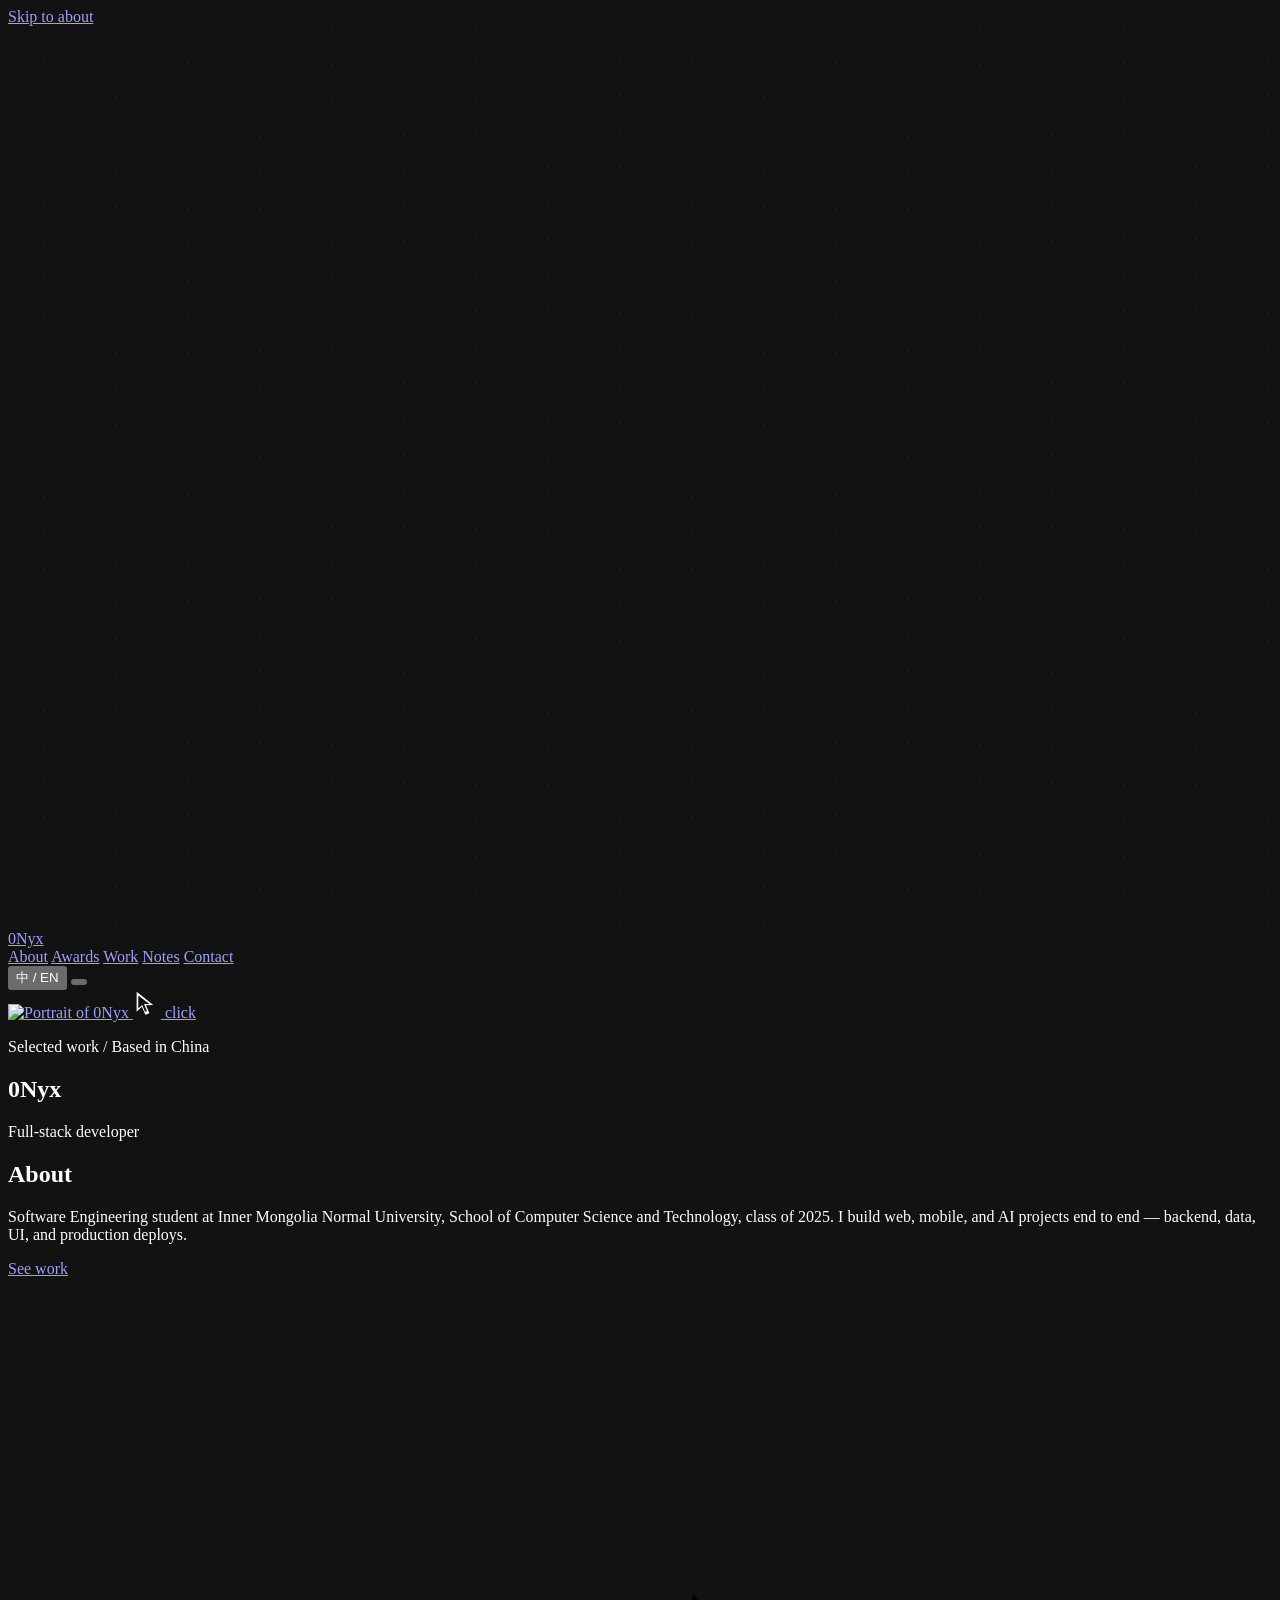
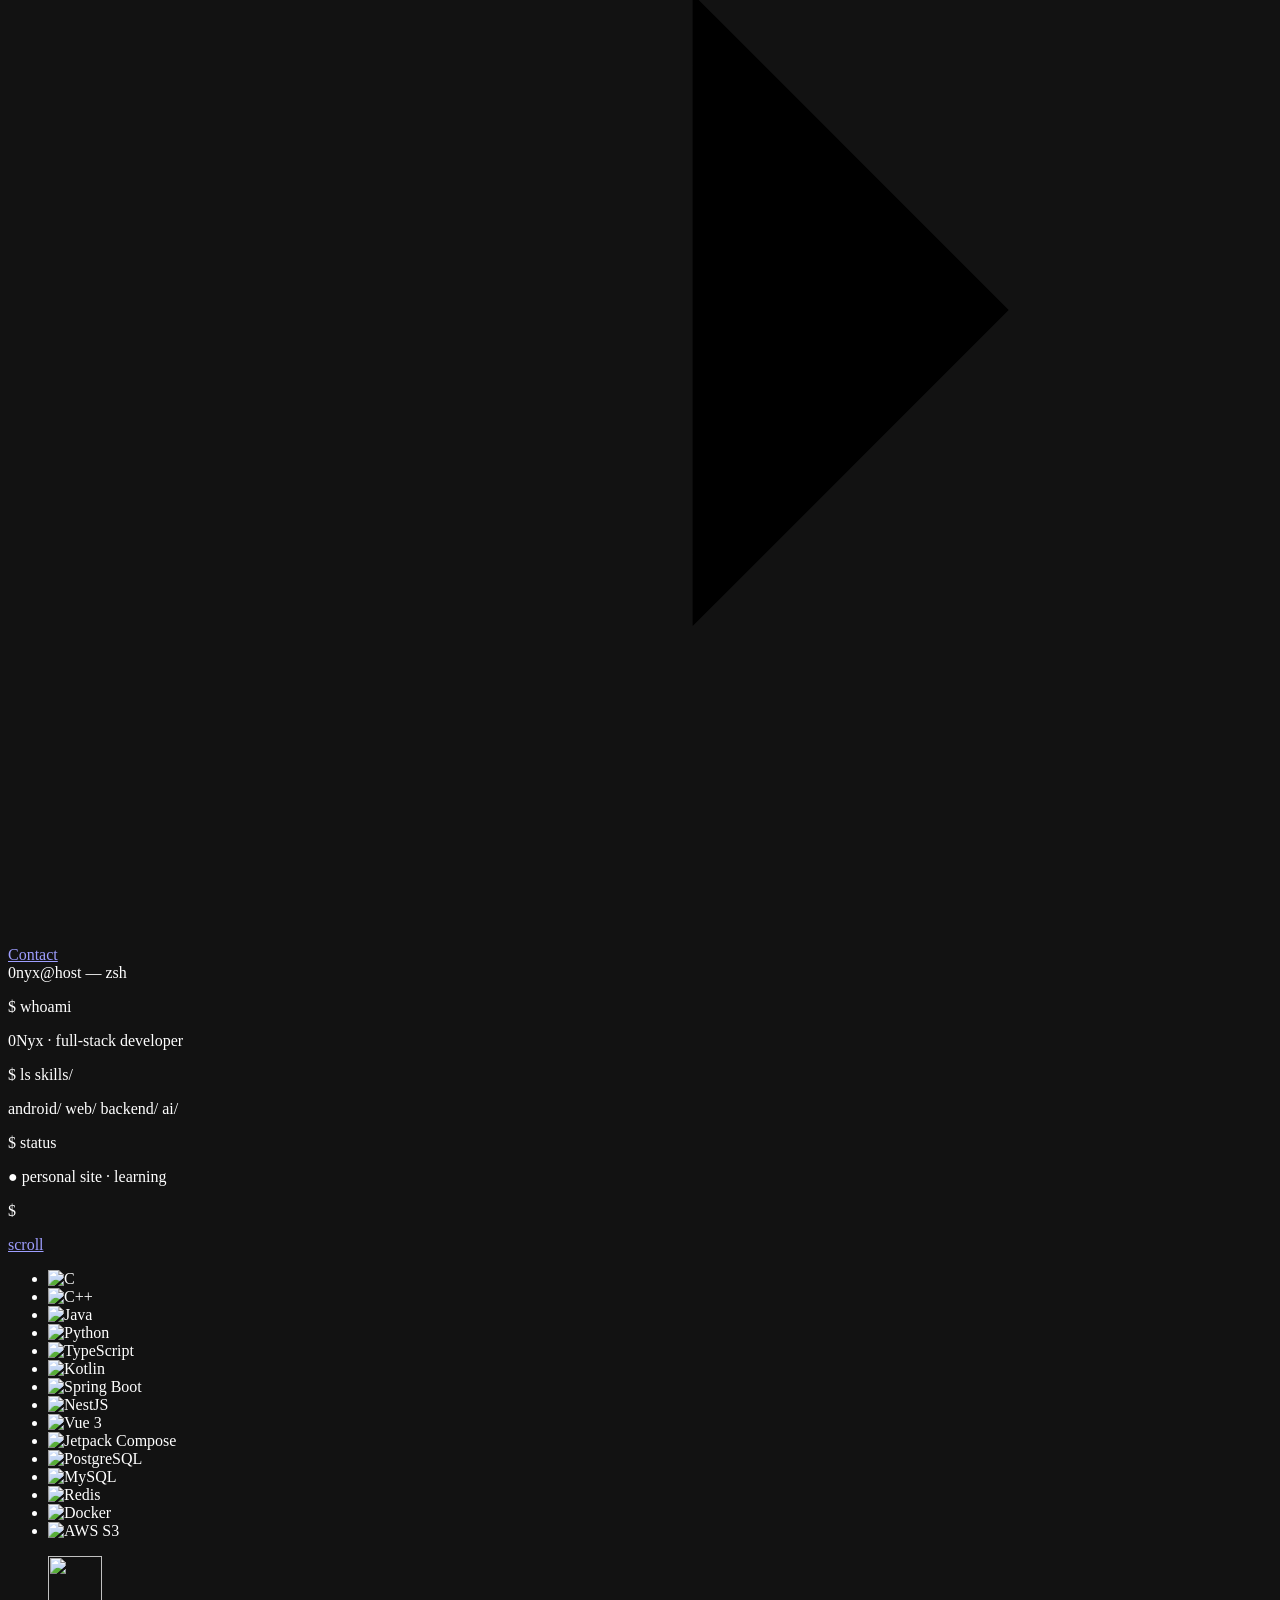
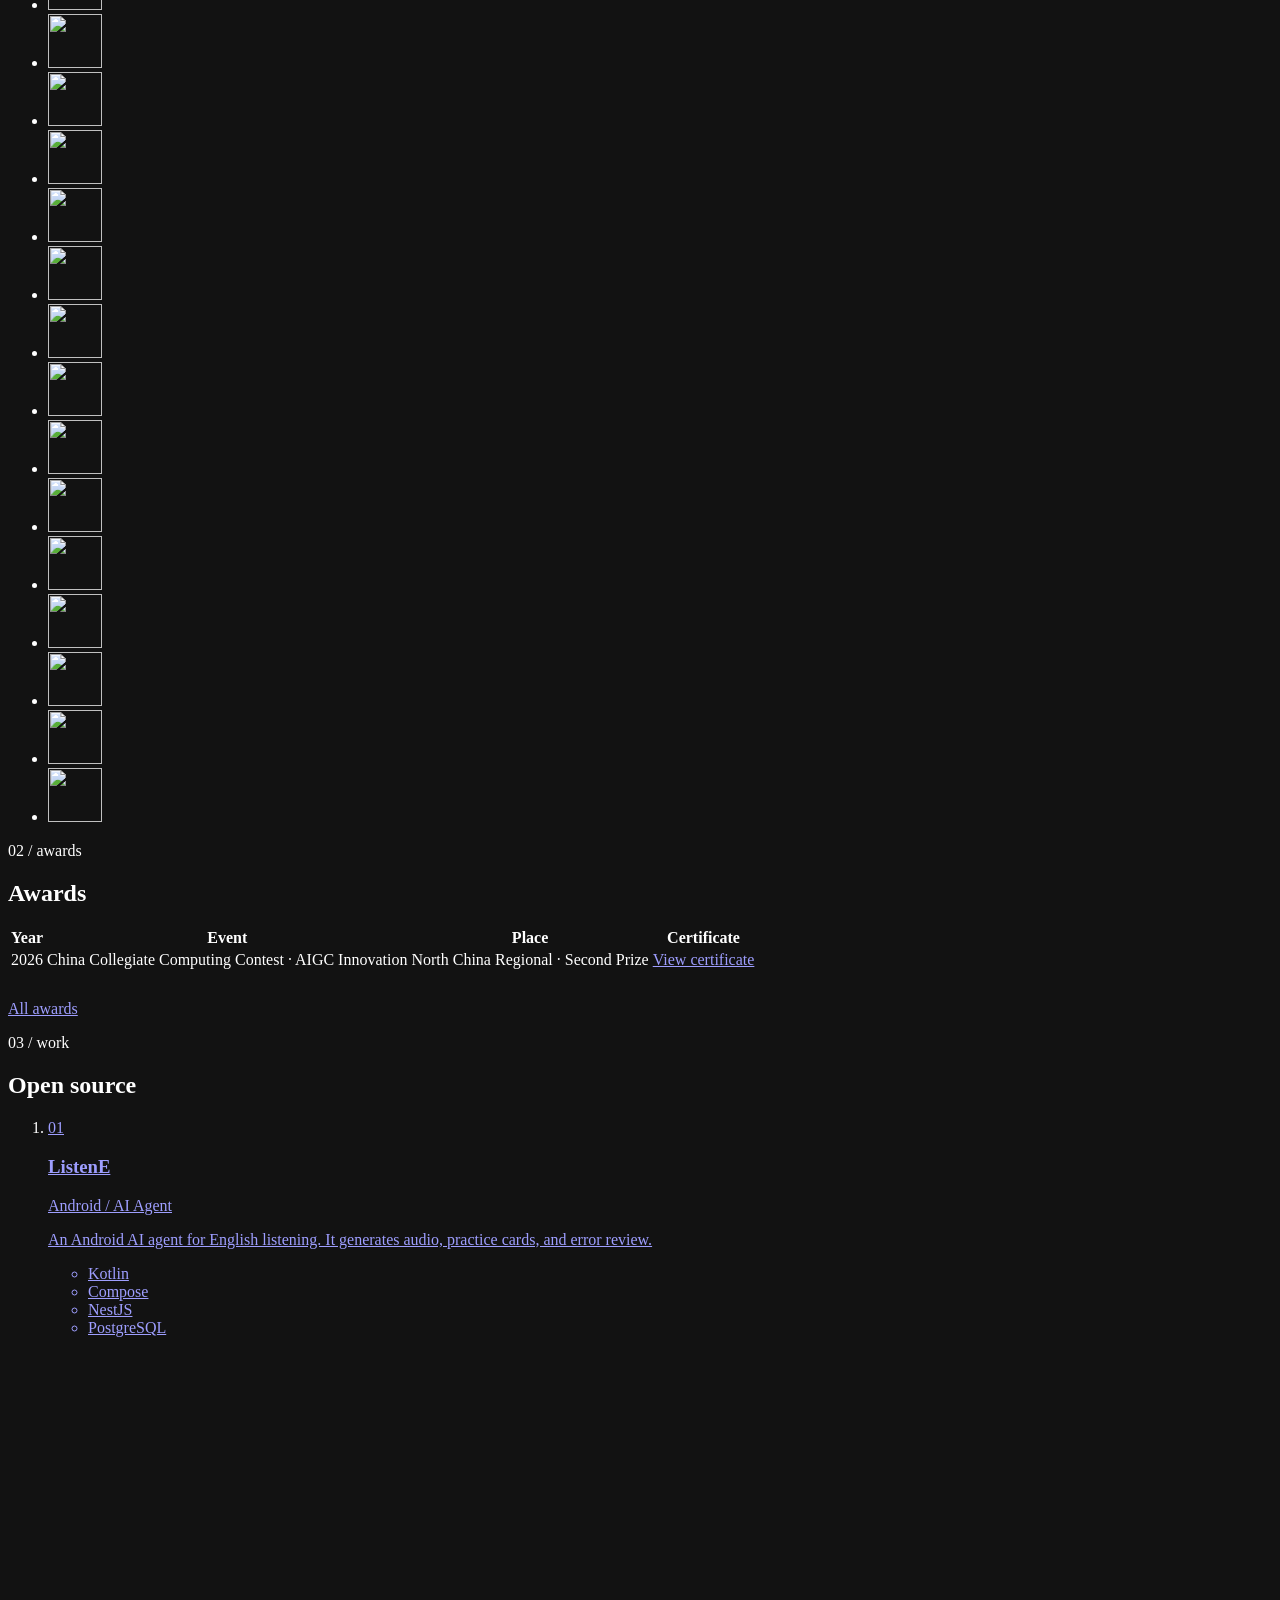
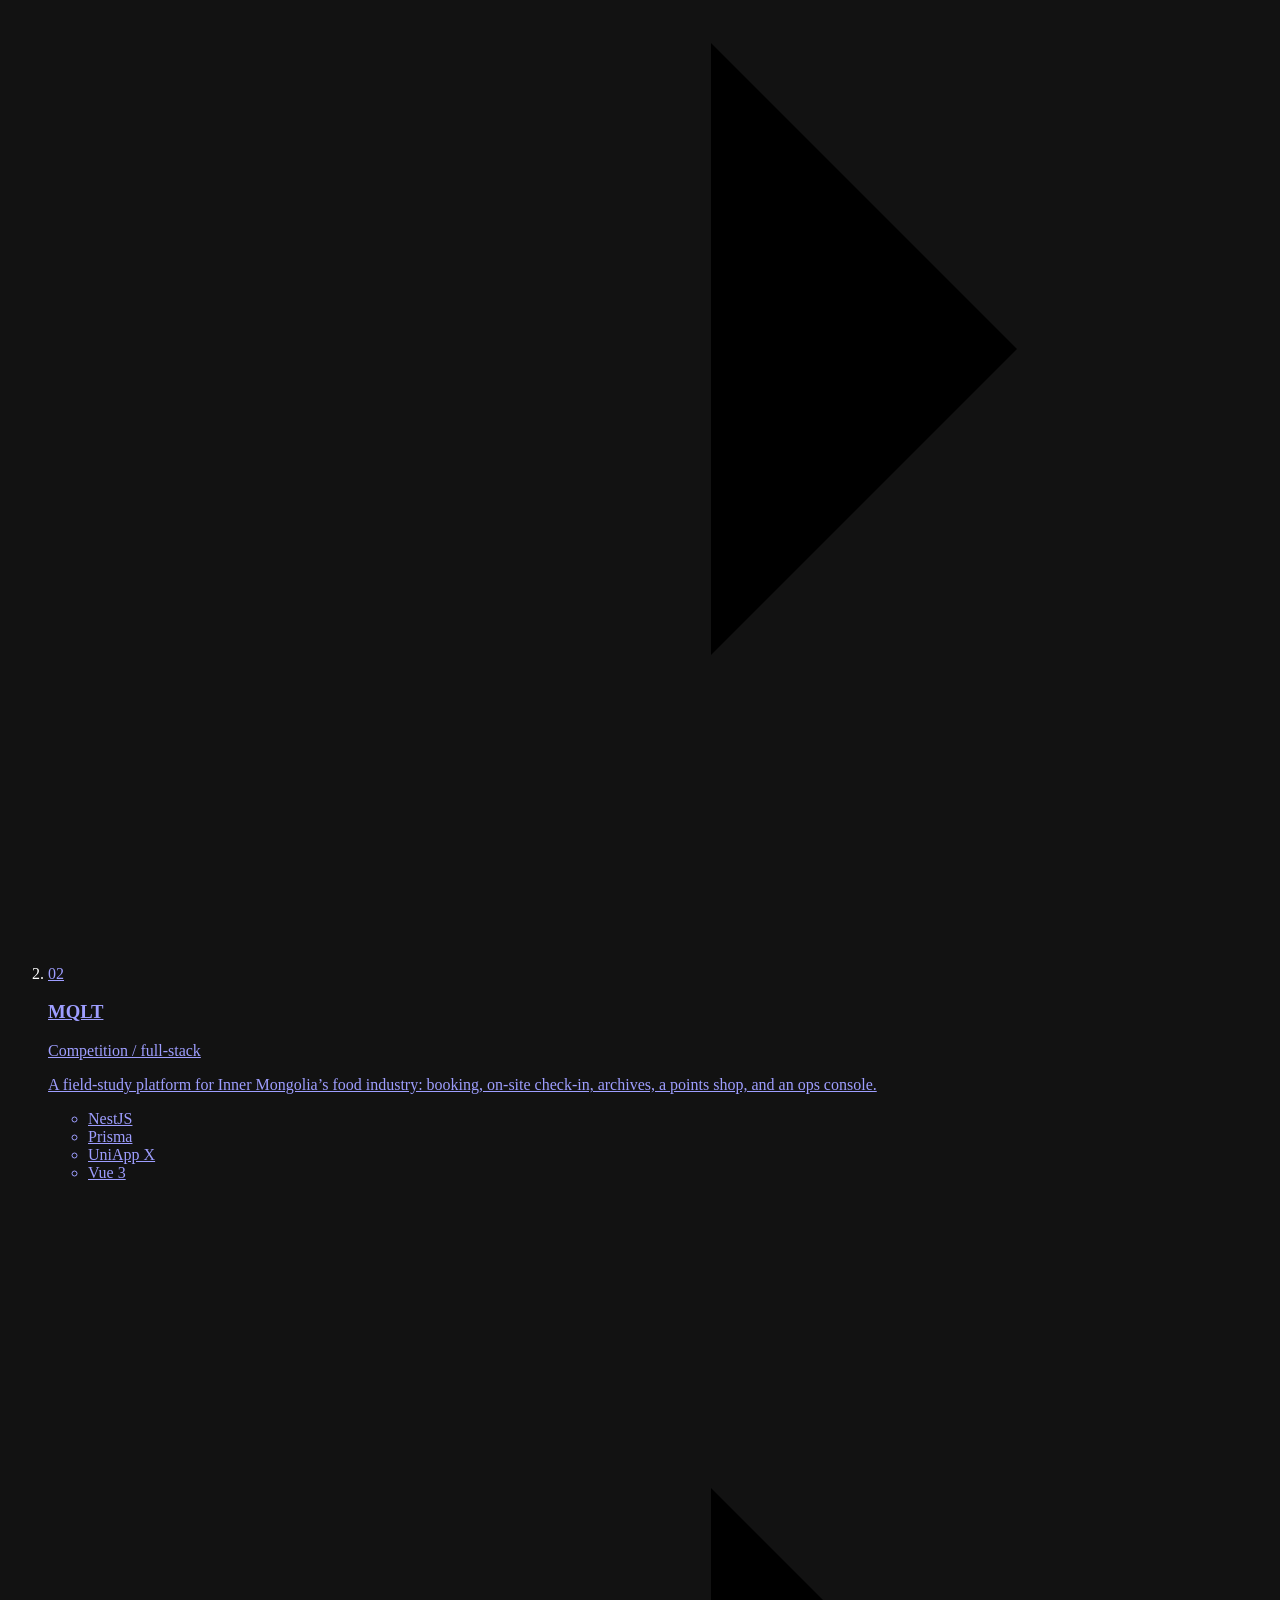
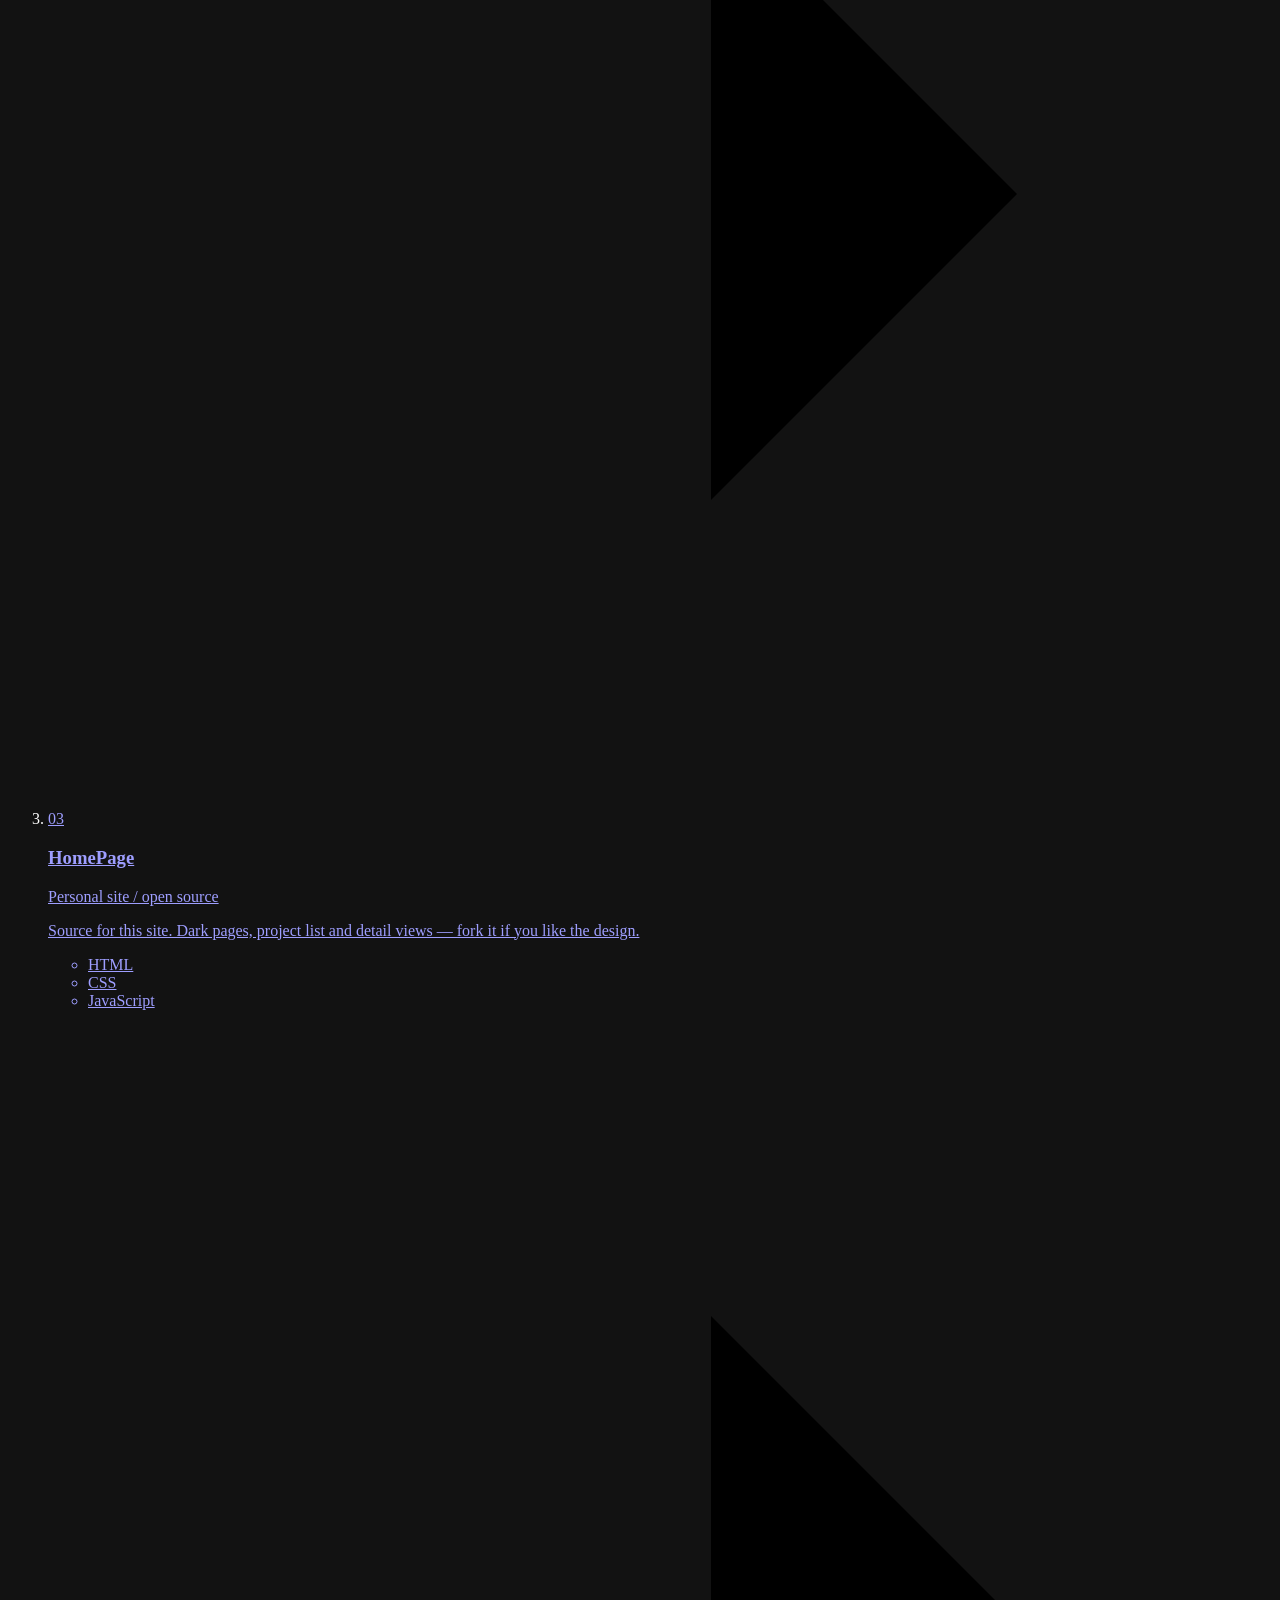
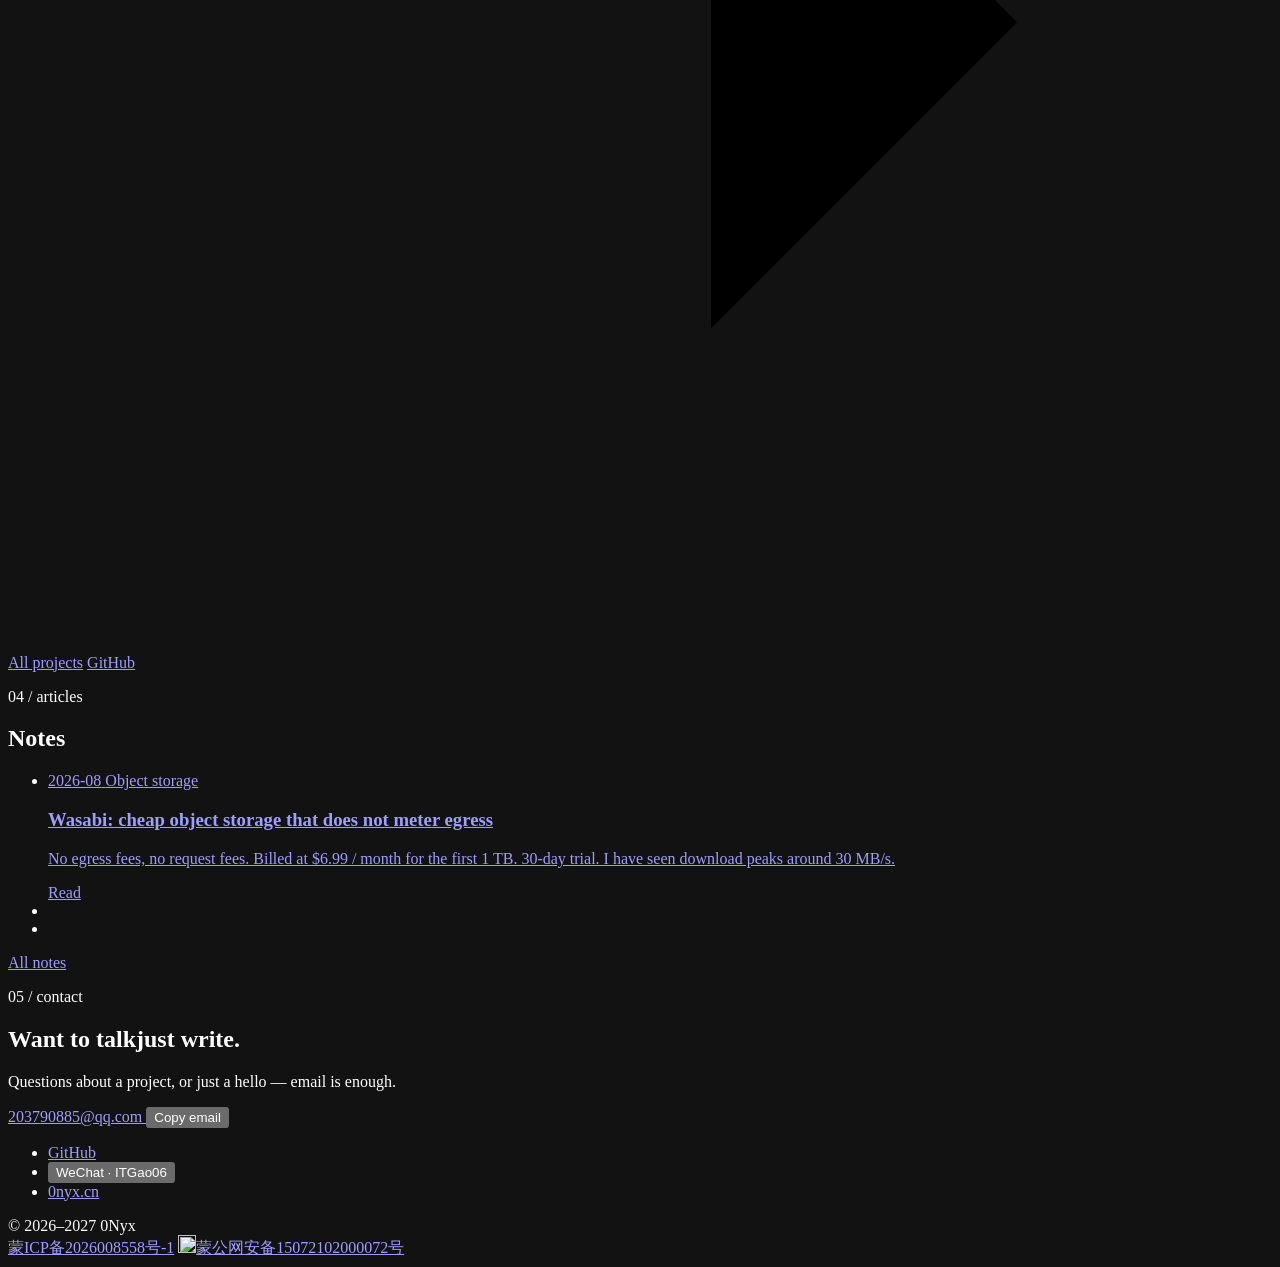
==== index.html @ 8a12e7dd "chore: update contact email, remove Equamotion, and migrate GitHub links to 0Nyxzzz" ====
<!doctype html>
<html lang="zh-CN" data-i18n-title="meta.homeTitle">
  <head>
    <meta charset="UTF-8" />
    <meta name="viewport" content="width=device-width, initial-scale=1.0" />
    <meta name="color-scheme" content="dark" />
    <meta name="theme-color" content="#0a0a0a" />
    <link rel="icon" href="/assets/favicon.png?v=2" />
    <title>0Nyx — 全栈开发者</title>
    <meta
      name="description"
      data-i18n-content="meta.homeDesc"
      content="0Nyx，个人开发者。这里放我在 Web、移动端和 AI 方向做过的项目。"
    />
    <link rel="canonical" href="https://www.0nyx.cn/" />
    <meta property="og:type" content="website" />
    <meta property="og:site_name" content="0Nyx" />
    <meta property="og:title" content="0Nyx — 全栈开发者" />
    <meta
      property="og:description"
      content="个人开发者。这里放我在 Web、移动端和 AI 方向做过的项目。"
    />
    <meta property="og:url" content="https://www.0nyx.cn/" />
    <meta property="og:image" content="/assets/og.png" />
    <meta property="og:image:width" content="1200" />
    <meta property="og:image:height" content="630" />
    <meta name="twitter:card" content="summary_large_image" />
    <meta name="twitter:title" content="0Nyx — 全栈开发者" />
    <meta
      name="twitter:description"
      content="个人开发者。这里放我在 Web、移动端和 AI 方向做过的项目。"
    />
    <meta name="twitter:image" content="/assets/og.png" />
    <link rel="preload" href="/assets/fonts/bricolage-grotesque-latin.woff2" as="font" type="font/woff2" crossorigin />
    <link rel="preload" href="/assets/fonts/hanken-grotesk-latin.woff2" as="font" type="font/woff2" crossorigin />
    <link rel="preload" href="/assets/fonts/jetbrains-mono-latin.woff2" as="font" type="font/woff2" crossorigin />
    <link rel="preload" href="/assets/fonts/noto-sans-sc-page.woff2" as="font" type="font/woff2" crossorigin />
    <link rel="stylesheet" href="/styles.css?v=20261013" />
    <link rel="stylesheet" href="/beian.css?v=20260826a" />
    <script>
      // Mark JS available so reveal animations enhance an already-visible baseline.
            document.documentElement.classList.add("js");
      (function () {
        try {
          var q = new URLSearchParams(location.search).get("lang");
          var stored = localStorage.getItem("0nyx-lang");
          var lang = q === "en" || q === "zh" ? q : stored === "en" || stored === "zh" ? stored : /^zh/i.test((navigator.languages && navigator.languages[0]) || navigator.language || "zh") ? "zh" : "en";
          if (q === "en" || q === "zh") localStorage.setItem("0nyx-lang", q);
          document.documentElement.lang = lang === "en" ? "en" : "zh-CN";
          document.documentElement.setAttribute("data-lang", lang);
          setTimeout(function () { document.documentElement.classList.add("i18n-ready"); }, 2500);
        } catch (e) {}
      })();
    </script>
  </head>
  <body>
    <a class="skip-link" href="#about" data-i18n="skip.about">跳到关于</a>

    <!-- Full-page pointer field (page-space lattice; scrolls with document) -->
    <div class="page-field" aria-hidden="true">
      <canvas class="page-field__canvas" id="field"></canvas>
      <div class="page-field__glow" id="glow"></div>
    </div>

    <header class="site-header" id="top">
      <a class="brand" href="#top" data-i18n-aria="brand.home" aria-label="0Nyx 首页">
        <span class="brand__mark" aria-hidden="true"></span>
        <span class="brand__text">0<span class="brand__accent">Nyx</span></span>
      </a>
      <nav class="site-nav" data-i18n-aria="nav.main" aria-label="主导航">
        <a href="#about" data-i18n="nav.about">关于</a>
        <a href="#awards" data-i18n="nav.awards">奖项</a>
        <a href="#work" data-i18n="nav.work">作品</a>
        <a href="#articles" data-i18n="nav.articles">文章</a>
        <a class="site-nav__cta" href="#contact" data-i18n="nav.contact">联系</a>
      </nav>
            <div class="header-tools">
        <button class="lang-toggle" id="langToggle" type="button" data-i18n-aria="lang.toggle" aria-label="切换为英文">
          <span class="lang-toggle__zh">中</span>
          <span class="lang-toggle__sep" aria-hidden="true">/</span>
          <span class="lang-toggle__en">EN</span>
        </button>
        <button
        class="nav-toggle"
        id="navToggle"
        type="button"
        aria-expanded="false"
        aria-controls="mobileNav"
        data-i18n-aria="nav.open" aria-label="打开导航"
      >
        <span aria-hidden="true"></span>
        <span aria-hidden="true"></span>
      </button>
      </div>
      <nav class="mobile-nav" id="mobileNav" data-i18n-aria="nav.mobile" aria-label="移动端导航" hidden>
        <a href="#about"><span class="mono">01</span><span data-i18n="nav.about">关于</span></a>
        <a href="#awards"><span class="mono">02</span><span data-i18n="nav.awards">奖项</span></a>
        <a href="#work"><span class="mono">03</span><span data-i18n="nav.work">作品</span></a>
        <a href="#articles"><span class="mono">04</span><span data-i18n="nav.articles">文章</span></a>
        <a href="#contact"><span class="mono">05</span><span data-i18n="nav.contact">联系</span></a>
      </nav>
    </header>
    <button class="nav-scrim" id="navScrim" type="button" data-i18n-aria="nav.scrim" aria-label="关闭导航" hidden></button>

    <main>
      <!-- HERO -->
      <section class="hero" id="about" aria-labelledby="about-h">
        <div class="hero__inner">
          <div class="hero__copy">
            <a class="hero__avatar-link" href="/meow/" data-reveal data-i18n-title="hero.easterTitle" title="彩蛋：月薪喵" data-i18n-aria="hero.easterAria" aria-label="打开彩蛋：月薪喵">
              <img class="hero__avatar" src="/assets/avatar.png" data-i18n-alt="hero.avatarAlt" alt="0Nyx 的头像" width="88" height="88" loading="eager" decoding="async" />
              <span class="hero__avatar-hint" aria-hidden="true">
                <svg class="hero__mac-cursor" viewBox="0 0 32 32" width="28" height="28" fill="none">
                  <path fill="#fff" d="M4.2 2.1 4.1 24.8l6.1-5.7 3.9 9.3 4.6-1.9-3.9-9.2 8.3-.2z"/>
                  <path fill="#111" d="M6.1 6.2 6 21.2l4.5-4.2 3.3 7.8 2.1-.9-3.3-7.8 6.1-.1z"/>
                </svg>
                <span class="hero__click-label">click</span>
              </span>
            </a>
            <p class="hero__status" data-reveal>
              <span class="status-dot" aria-hidden="true"></span>
              <span class="mono" data-i18n="hero.status">个人作品展示</span>
              <span class="hero__status-sep" aria-hidden="true">/</span>
              <span class="mono">Based in China</span>
            </p>

            <h1 class="hero__title" data-reveal>
              <span class="hero__title-line">0<span class="hero__title-accent">Nyx</span></span>
            </h1>

            <p class="hero__role mono" data-reveal data-i18n="hero.role">全栈开发者 · Full-stack developer</p>
            <h2 class="visually-hidden" id="about-h" data-i18n="hero.about">关于</h2>

            <p class="hero__lede" data-reveal data-i18n="hero.lede">
              目前就读于内蒙古师范大学计算机科学技术学院软件工程专业，2025 级。
              做 Web、移动端和 AI 方向的项目，从后端、数据到界面，再到部署上线，都能够独立完成。
            </p>

            <div class="hero__actions" data-reveal>
              <a class="btn btn--primary" href="#work">
                <span data-i18n="hero.viewWork">查看作品</span>
                <svg viewBox="0 0 24 24" aria-hidden="true" class="btn__icon"><path d="M5 12h14M13 6l6 6-6 6" /></svg>
              </a>
              <a class="btn btn--ghost" href="#contact" data-i18n="nav.contact" data-i18n="hero.contactMe">联系我</a>
            </div>
          </div>

          <div class="hero__art" data-reveal>
            <div class="term" id="term" role="group" data-i18n-aria="term.aria" aria-label="交互式终端，输入 help 查看可用命令">
              <div class="term__bar">
                <span class="term__dot"></span>
                <span class="term__dot"></span>
                <span class="term__dot"></span>
                <span class="term__title mono">0nyx@host — zsh</span>
              </div>
              <div class="term__body mono" id="termBody">
                <div class="term__out" id="termOut" aria-live="polite">
                  <p class="term__line term__line--boot" style="--i: 0"><span class="term__prompt">$</span> whoami</p>
                  <p class="term__line term__line--boot term__line--out" style="--i: 1">0Nyx · full-stack developer</p>
                  <p class="term__line term__line--boot" style="--i: 2"><span class="term__prompt">$</span> ls skills/</p>
                  <p class="term__line term__line--boot term__line--out" style="--i: 3">android/  web/  backend/  ai/</p>
                  <p class="term__line term__line--boot" style="--i: 4"><span class="term__prompt">$</span> status</p>
                  <p class="term__line term__line--boot term__line--out" style="--i: 5"><span class="term__ok">●</span> personal site · learning</p>
                </div>
                <p class="term__line term__line--boot" style="--i: 6" id="termCaretLine"><span class="term__prompt">$</span> <span class="term__caret"></span></p>
              </div>
            </div>
          </div>
        </div>

        <a class="hero__scroll mono" href="#awards" data-i18n-aria="hero.scroll" aria-label="向下滚动">
          <span>scroll</span>
          <span class="hero__scroll-line" aria-hidden="true"></span>
        </a>

        <div class="stack-marquee" data-i18n-aria="hero.stack" aria-label="常用语言和工具">
          <div class="stack-marquee__window">
            <div class="stack-marquee__track">
              <ul class="stack-marquee__list">
                <li><img src="https://cdn.simpleicons.org/c/c8d4ce" alt="C" title="C" width="54" height="54" loading="lazy" /></li>
                <li><img src="https://cdn.simpleicons.org/cplusplus/c8d4ce" alt="C++" title="C++" width="54" height="54" loading="lazy" /></li>
                <li><img src="https://cdn.simpleicons.org/openjdk/c8d4ce" alt="Java" title="Java" width="54" height="54" loading="lazy" /></li>
                <li><img src="https://cdn.simpleicons.org/python/c8d4ce" alt="Python" title="Python" width="54" height="54" loading="lazy" /></li>
                <li><img src="https://cdn.simpleicons.org/typescript/c8d4ce" alt="TypeScript" title="TypeScript" width="54" height="54" loading="lazy" /></li>
                <li><img src="https://cdn.simpleicons.org/kotlin/c8d4ce" alt="Kotlin" title="Kotlin" width="54" height="54" loading="lazy" /></li>
                <li><img src="https://cdn.simpleicons.org/spring/c8d4ce" alt="Spring Boot" title="Spring Boot" width="54" height="54" loading="lazy" /></li>
                <li><img src="https://cdn.simpleicons.org/nestjs/c8d4ce" alt="NestJS" title="NestJS" width="54" height="54" loading="lazy" /></li>
                <li><img src="https://cdn.simpleicons.org/vuedotjs/c8d4ce" alt="Vue 3" title="Vue 3" width="54" height="54" loading="lazy" /></li>
                <li><img src="https://cdn.simpleicons.org/jetpackcompose/c8d4ce" alt="Jetpack Compose" title="Jetpack Compose" width="54" height="54" loading="lazy" /></li>
                <li><img src="https://cdn.simpleicons.org/postgresql/c8d4ce" alt="PostgreSQL" title="PostgreSQL" width="54" height="54" loading="lazy" /></li>
                <li><img src="https://cdn.simpleicons.org/mysql/c8d4ce" alt="MySQL" title="MySQL" width="54" height="54" loading="lazy" /></li>
                <li><img src="https://cdn.simpleicons.org/redis/c8d4ce" alt="Redis" title="Redis" width="54" height="54" loading="lazy" /></li>
                <li><img src="https://cdn.simpleicons.org/docker/c8d4ce" alt="Docker" title="Docker" width="54" height="54" loading="lazy" /></li>
                <li><img class="stack-marquee__mono" src="https://cdn.jsdelivr.net/npm/simple-icons@11/icons/amazons3.svg" alt="AWS S3" title="AWS S3" width="54" height="54" loading="lazy" /></li>
              </ul>
              <ul class="stack-marquee__list" aria-hidden="true">
                <li><img src="https://cdn.simpleicons.org/c/c8d4ce" alt="" width="54" height="54" loading="lazy" /></li>
                <li><img src="https://cdn.simpleicons.org/cplusplus/c8d4ce" alt="" width="54" height="54" loading="lazy" /></li>
                <li><img src="https://cdn.simpleicons.org/openjdk/c8d4ce" alt="" width="54" height="54" loading="lazy" /></li>
                <li><img src="https://cdn.simpleicons.org/python/c8d4ce" alt="" width="54" height="54" loading="lazy" /></li>
                <li><img src="https://cdn.simpleicons.org/typescript/c8d4ce" alt="" width="54" height="54" loading="lazy" /></li>
                <li><img src="https://cdn.simpleicons.org/kotlin/c8d4ce" alt="" width="54" height="54" loading="lazy" /></li>
                <li><img src="https://cdn.simpleicons.org/spring/c8d4ce" alt="" width="54" height="54" loading="lazy" /></li>
                <li><img src="https://cdn.simpleicons.org/nestjs/c8d4ce" alt="" width="54" height="54" loading="lazy" /></li>
                <li><img src="https://cdn.simpleicons.org/vuedotjs/c8d4ce" alt="" width="54" height="54" loading="lazy" /></li>
                <li><img src="https://cdn.simpleicons.org/jetpackcompose/c8d4ce" alt="" width="54" height="54" loading="lazy" /></li>
                <li><img src="https://cdn.simpleicons.org/postgresql/c8d4ce" alt="" width="54" height="54" loading="lazy" /></li>
                <li><img src="https://cdn.simpleicons.org/mysql/c8d4ce" alt="" width="54" height="54" loading="lazy" /></li>
                <li><img src="https://cdn.simpleicons.org/redis/c8d4ce" alt="" width="54" height="54" loading="lazy" /></li>
                <li><img src="https://cdn.simpleicons.org/docker/c8d4ce" alt="" width="54" height="54" loading="lazy" /></li>
                <li><img class="stack-marquee__mono" src="https://cdn.jsdelivr.net/npm/simple-icons@11/icons/amazons3.svg" alt="" width="54" height="54" loading="lazy" /></li>
              </ul>
            </div>
          </div>
        </div>

      </section>

      <!-- AWARDS -->
      <section class="section" id="awards" aria-labelledby="awards-h">
        <div class="section__head">
          <span class="section__index mono" data-reveal>02 / awards</span>
          <h2 class="section__title" id="awards-h" data-reveal data-i18n="awards.title">奖项</h2>
        </div>

        <div class="awards" data-reveal>
          <table class="awards__table">
            <thead>
              <tr>
                <th scope="col" data-i18n="awards.year">年份</th>
                <th scope="col" data-i18n="awards.event">赛事</th>
                <th scope="col" data-i18n="awards.place">名次</th>
                <th scope="col" data-i18n="awards.cert">证书</th>
              </tr>
            </thead>
            <tbody>
              <tr>
                <td class="mono">2026</td>
                <td data-i18n="awards.eventName">中国高校计算机大赛 · AIGC 创新赛</td>
                <td data-i18n="awards.placeName">华北赛区二等奖</td>
                <td>
                  <a class="awards__cert" href="/awards/aigc-2026-huabei.pdf" target="_blank" rel="noopener" data-i18n="awards.viewCert">查看证书</a>
                </td>
              </tr>
              <tr class="awards__slot" aria-hidden="true">
                <td></td><td></td><td></td><td></td>
              </tr>
              <tr class="awards__slot" aria-hidden="true">
                <td></td><td></td><td></td><td></td>
              </tr>
              <tr class="awards__slot" aria-hidden="true">
                <td></td><td></td><td></td><td></td>
              </tr>
            </tbody>
          </table>
        </div>
        <p class="work__more mono" data-reveal>
          <a href="/awards/" data-i18n="awards.more">更多奖项</a>
        </p>
      </section>

      <!-- WORK -->
      <section class="section work" id="work" aria-labelledby="work-h">
        <div class="section__head">
          <span class="section__index mono" data-reveal>03 / work</span>
          <h2 class="section__title" id="work-h" data-reveal data-i18n="work.title">开源项目</h2>
        </div>

        <ol class="project-list">
          <li data-reveal>
            <a class="project-row" href="/projects/listene/">
              <span class="project-row__idx mono">01</span>
              <div class="project-row__body">
                <div class="project-row__top">
                  <h3>ListenE</h3>
                  <span class="project-row__tag mono">Android / AI Agent</span>
                </div>
                <p data-i18n="work.listene.desc">面向英语学习的 Android AI Agent。生成听力素材与练习卡片，支持精听和错因复盘。</p>
                <ul class="project-row__stack mono" data-i18n-aria="work.stack" aria-label="技术栈">
                  <li>Kotlin</li><li>Compose</li><li>NestJS</li><li>PostgreSQL</li>
                </ul>
              </div>
              <span class="project-row__go" aria-hidden="true">
                <svg viewBox="0 0 24 24"><path d="M5 12h14M13 6l6 6-6 6" /></svg>
              </span>
            </a>
          </li>
          <li data-reveal>
            <a class="project-row" href="/projects/mqlt/">
              <span class="project-row__idx mono">02</span>
              <div class="project-row__body">
                <div class="project-row__top">
                  <h3 data-i18n="work.mqlt.title">蒙企链探</h3>
                  <span class="project-row__tag mono" data-i18n="work.mqlt.tag">大创赛 / 全栈</span>
                </div>
                <p data-i18n="work.mqlt.desc">内蒙古食品产业研学平台。预约、导览打卡、成果沉淀，再接到积分商城和运营后台。</p>
                <ul class="project-row__stack mono" data-i18n-aria="work.stack" aria-label="技术栈">
                  <li>NestJS</li><li>Prisma</li><li>UniApp X</li><li>Vue 3</li>
                </ul>
              </div>
              <span class="project-row__go" aria-hidden="true">
                <svg viewBox="0 0 24 24"><path d="M5 12h14M13 6l6 6-6 6" /></svg>
              </span>
            </a>
          </li>
          <li data-reveal>
            <a class="project-row" href="/projects/homepage/">
              <span class="project-row__idx mono">03</span>
              <div class="project-row__body">
                <div class="project-row__top">
                  <h3>HomePage</h3>
                  <span class="project-row__tag mono" data-i18n="work.homepage.tag">个人主页 / 开源</span>
                </div>
                <p data-i18n="work.homepage.desc">这个站的源码。暗色页面、项目列表和详情页，喜欢的话可以直接拿去改。</p>
                <ul class="project-row__stack mono" data-i18n-aria="work.stack" aria-label="技术栈">
                  <li>HTML</li><li>CSS</li><li>JavaScript</li>
                </ul>
              </div>
              <span class="project-row__go" aria-hidden="true">
                <svg viewBox="0 0 24 24"><path d="M5 12h14M13 6l6 6-6 6" /></svg>
              </span>
            </a>
          </li>
        </ol>

        <p class="work__more mono" data-reveal>
          <a href="/projects/" data-i18n="work.more">更多项目</a>
          <a href="https://github.com/0Nyxzzz" rel="noopener" target="_blank">GitHub</a>
        </p>
      </section>

      <!-- ARTICLES -->
      <section class="section articles" id="articles" aria-labelledby="articles-h">
        <div class="section__head">
          <span class="section__index mono" data-reveal>04 / articles</span>
          <h2 class="section__title" id="articles-h" data-reveal data-i18n="articles.title">文章</h2>
        </div>
        <ul class="articles__grid">
          <li class="article-card article-card--lead" data-reveal>
            <a href="/articles/wasabi/">
              <article>
                <p class="article-card__meta mono">
                  <time datetime="2026-08">2026-08</time>
                  <span class="article-card__status" data-i18n="articles.wasabi.status">对象存储</span>
                </p>
                <h3 data-i18n="articles.wasabi.title">性价比超高的对象储存-Wasabi</h3>
                <p data-i18n="articles.wasabi.desc">流量不收费，请求也不收费，一个月最低按 1 TB 算，6.99 美元一个月。新人免费试用 30 天。实测下载速度最高能到 30 MB/s 左右。</p>
                <span class="article-card__cta mono" data-i18n="articles.read">阅读文章</span>
              </article>
            </a>
          </li>
          <li class="article-card article-card--empty" data-reveal>
            <article data-i18n-aria="articles.emptyAria" aria-label="文章占位">
              <div class="article-card__bars" aria-hidden="true">
                <span></span>
                <span></span>
              </div>
            </article>
          </li>
          <li class="article-card article-card--empty" data-reveal>
            <article data-i18n-aria="articles.emptyAria" aria-label="文章占位">
              <div class="article-card__bars" aria-hidden="true">
                <span></span>
                <span></span>
              </div>
            </article>
          </li>
        </ul>
        <p class="work__more mono" data-reveal>
          <a href="/articles/" data-i18n="articles.more">更多文章</a>
        </p>
      </section>

      <!-- CONTACT -->
      <section class="section contact" id="contact" aria-labelledby="contact-h">
        <div class="contact__inner">
          <span class="section__index mono" data-reveal>05 / contact</span>
          <h2 class="contact__title" id="contact-h" data-reveal>
            <span data-i18n="contact.line1">想聊技术</span><span data-i18n="contact.line2">可以直接写信。</span>
          </h2>
          <p class="contact__lede" data-reveal data-i18n="contact.lede">
            对某个项目有问题，或只是想交流，发邮件就好。
          </p>
          <div class="contact__actions" data-reveal>
            <a class="btn btn--primary btn--lg" href="mailto:203790885@qq.com">
              203790885@qq.com
            </a>
            <button class="btn btn--ghost btn--lg" id="copyEmail" type="button" data-email="203790885@qq.com" data-i18n="contact.copy">
              复制邮箱
            </button>
          </div>
          <ul class="socials mono" data-reveal data-i18n-aria="contact.social" aria-label="社交链接">
            <li><a href="https://github.com/0Nyxzzz" rel="noopener" target="_blank">GitHub</a></li>
            <li><button class="social-btn" id="copyWechat" type="button" data-wechat="ITGao06"><span data-i18n="contact.wechat">微信 · ITGao06</span></button></li>
            <li><a href="https://0nyx.cn" rel="noopener">0nyx.cn</a></li>
          </ul>
        </div>
      </section>
    </main>

    <footer class="site-footer">
      <span class="mono">© <span id="year">2026–2027</span> 0Nyx</span>
      <nav class="site-footer__links mono" data-i18n-aria="footer.links" aria-label="站点链接">
        <a href="https://beian.miit.gov.cn/" target="_blank" rel="noopener">蒙ICP备2026008558号-1</a>
        <a class="beian-gongan" href="https://beian.mps.gov.cn/#/query/webSearch?code=15072102000072" target="_blank" rel="noopener"><img src="/assets/gongan.png" width="18" height="18" alt="" />蒙公网安备15072102000072号</a>
      </nav>
    </footer>

    <div class="toast" id="toast" role="status" aria-live="polite"></div>

    <script src="/script.js"></script>
  </body>
</html>
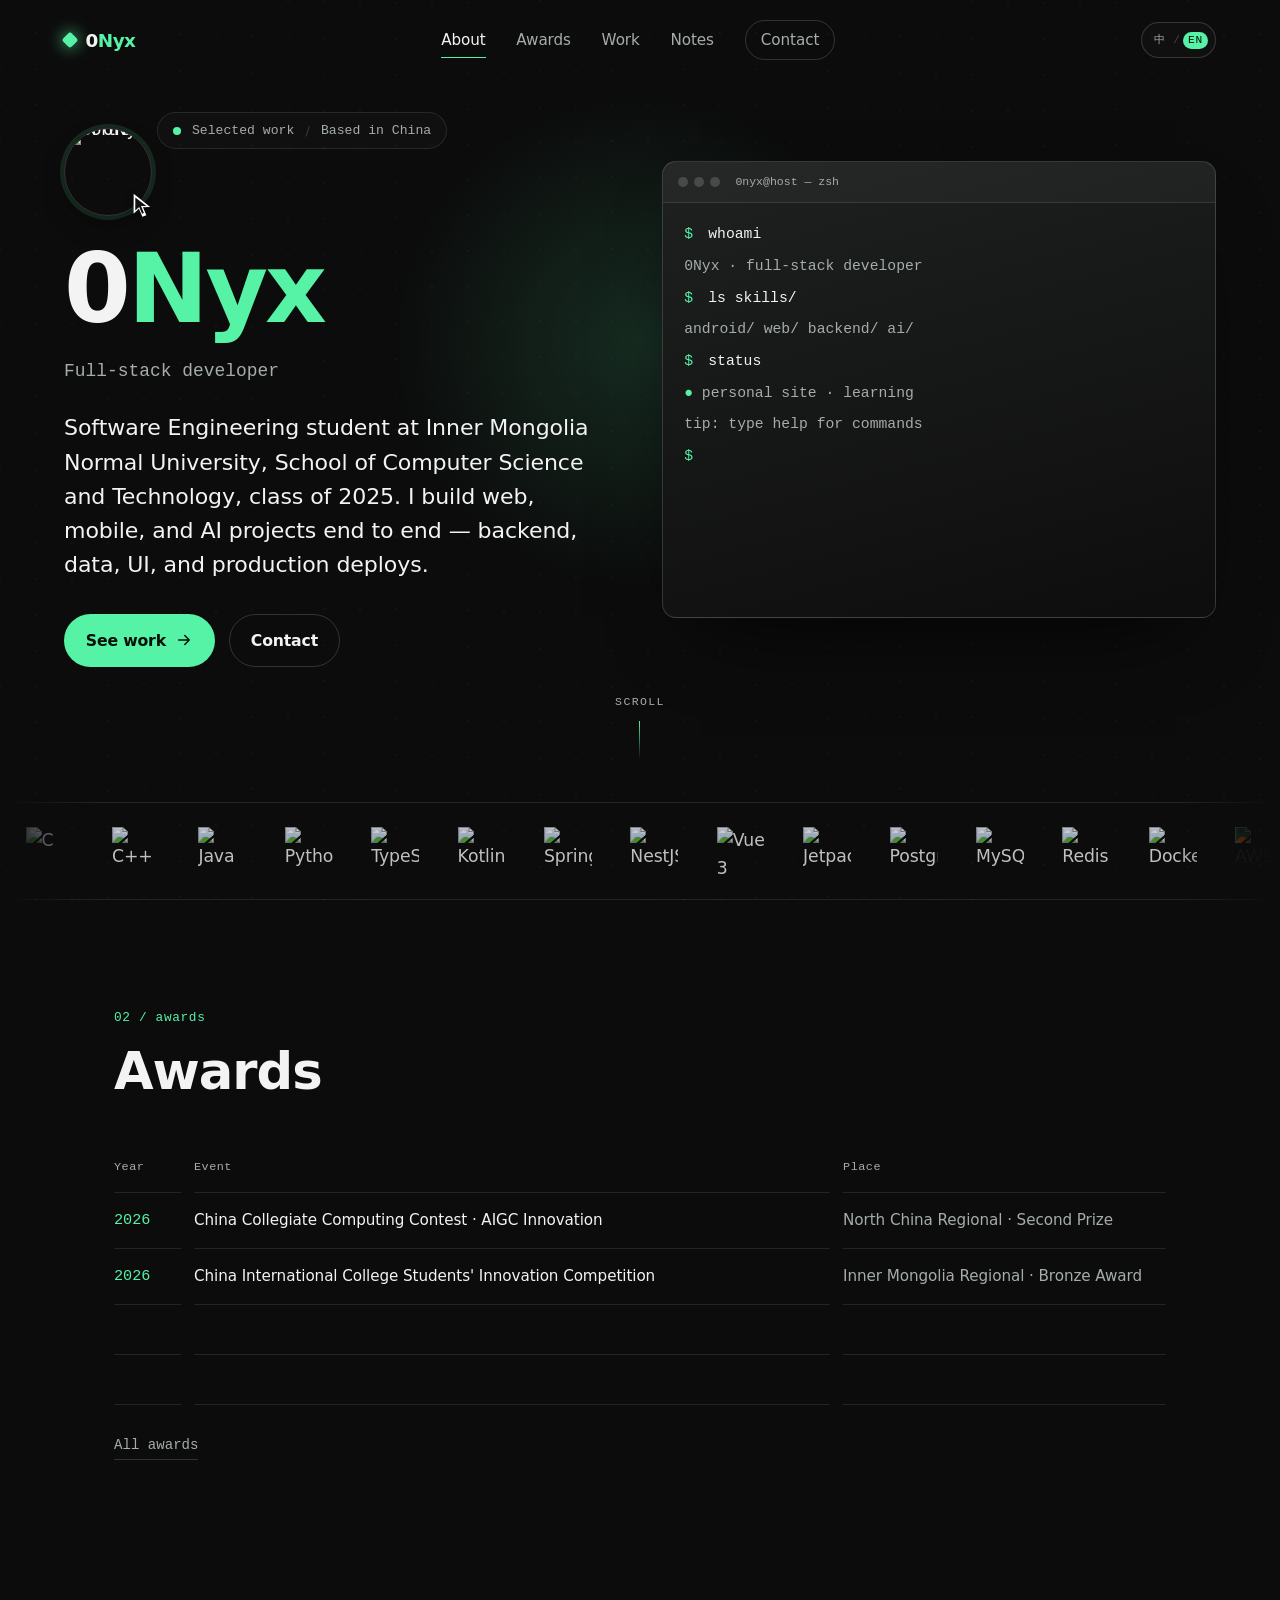
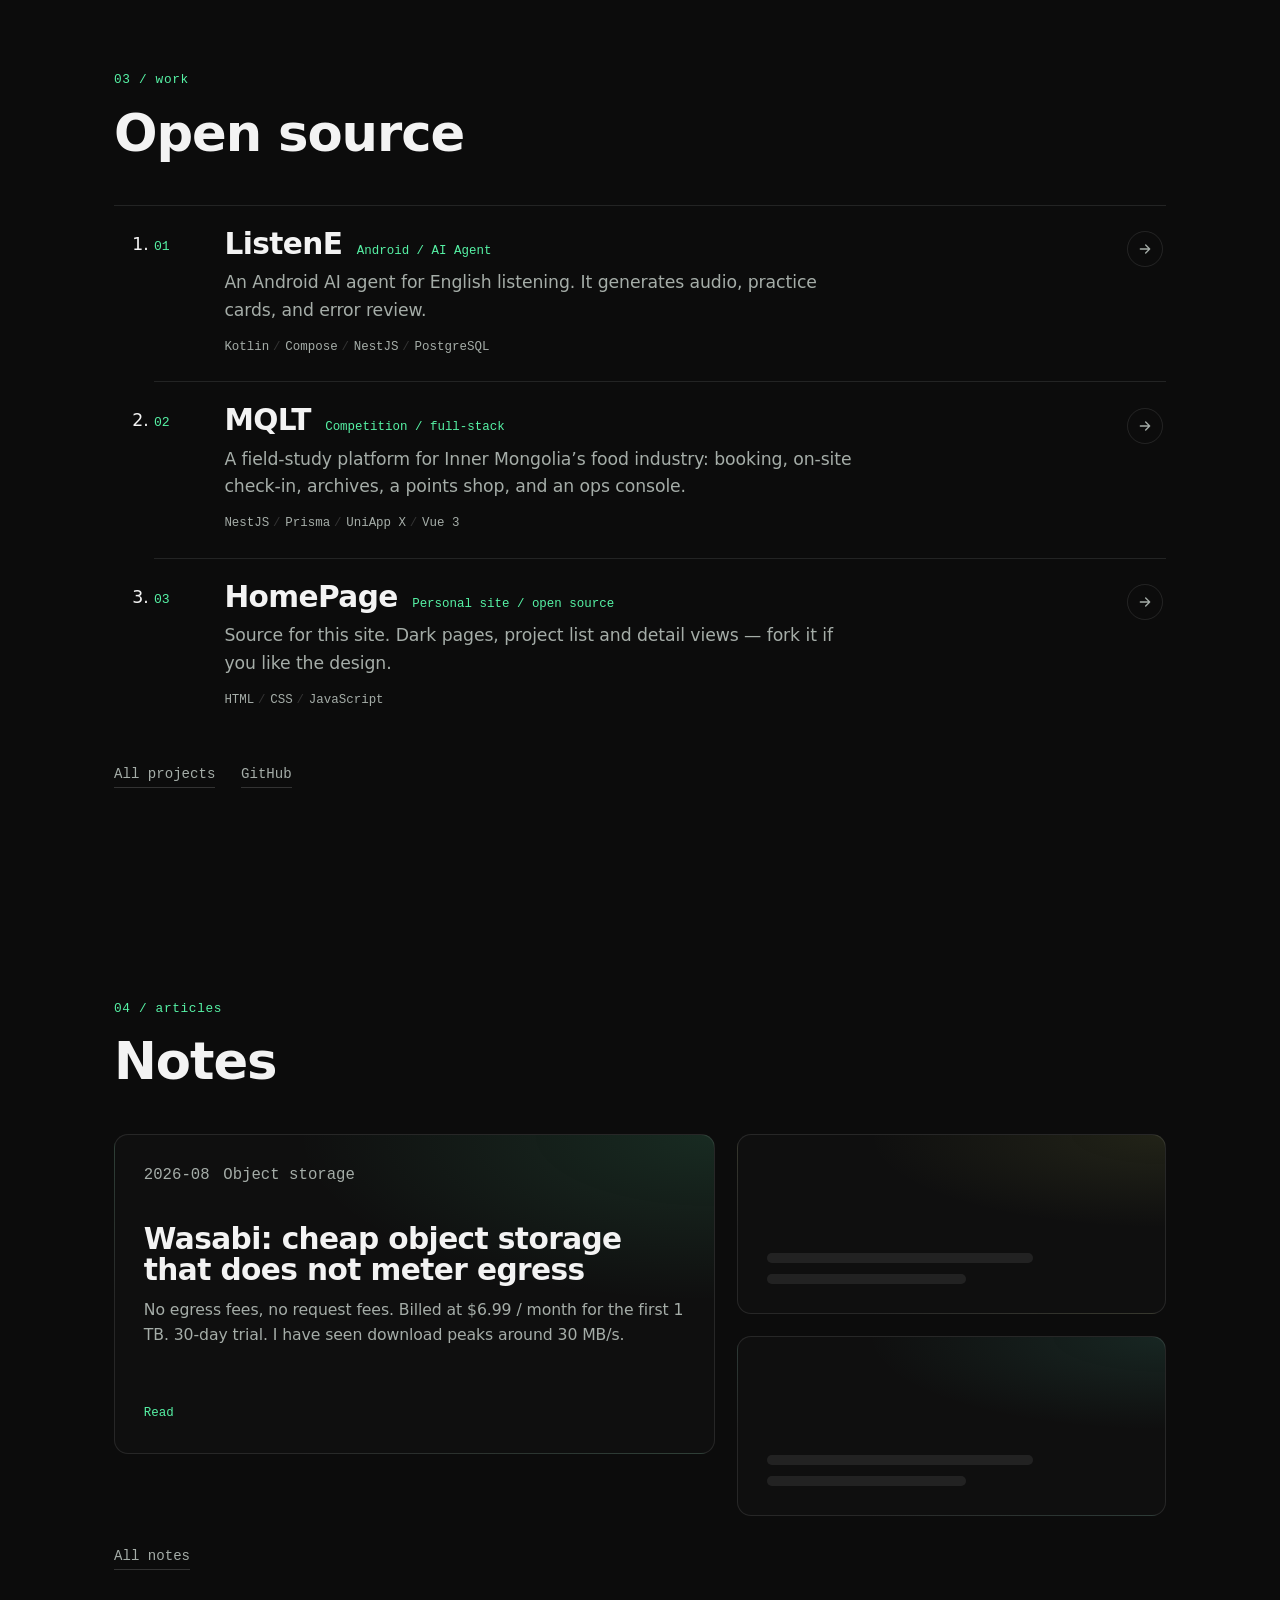
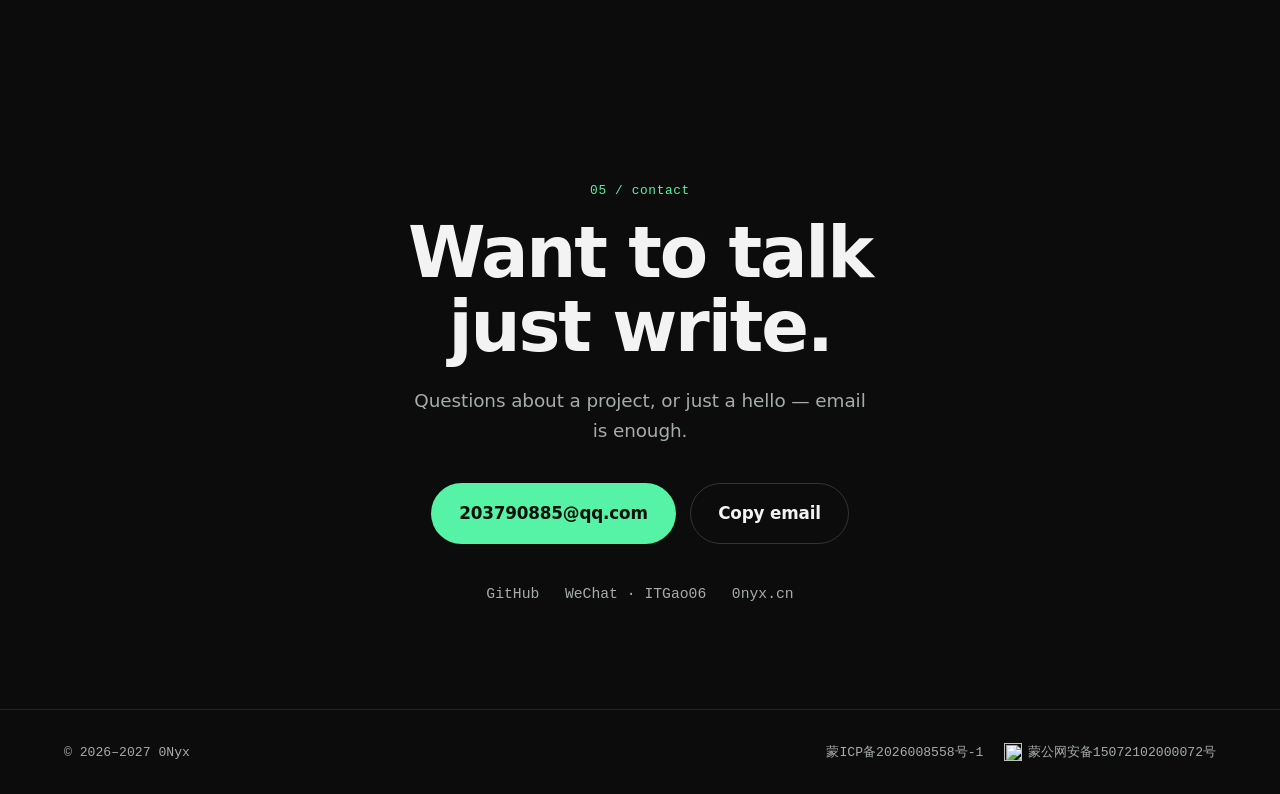
==== commit 1feec17e: "feat(awards): add 2026 CICS bronze award and remove certificate column/pdf" ====
--- a/index.html
+++ b/index.html
@@ -230,7 +230,6 @@
                 <th scope="col" data-i18n="awards.year">年份</th>
                 <th scope="col" data-i18n="awards.event">赛事</th>
                 <th scope="col" data-i18n="awards.place">名次</th>
-                <th scope="col" data-i18n="awards.cert">证书</th>
               </tr>
             </thead>
             <tbody>
@@ -238,18 +237,17 @@
                 <td class="mono">2026</td>
                 <td data-i18n="awards.eventName">中国高校计算机大赛 · AIGC 创新赛</td>
                 <td data-i18n="awards.placeName">华北赛区二等奖</td>
-                <td>
-                  <a class="awards__cert" href="/awards/aigc-2026-huabei.pdf" target="_blank" rel="noopener" data-i18n="awards.viewCert">查看证书</a>
-                </td>
+              </tr>
+              <tr>
+                <td class="mono">2026</td>
+                <td data-i18n="awards.cicsEvent">中国国际大学生创新大赛</td>
+                <td data-i18n="awards.cicsPlace">内蒙古赛区铜奖</td>
               </tr>
               <tr class="awards__slot" aria-hidden="true">
-                <td></td><td></td><td></td><td></td>
+                <td></td><td></td><td></td>
               </tr>
               <tr class="awards__slot" aria-hidden="true">
-                <td></td><td></td><td></td><td></td>
-              </tr>
-              <tr class="awards__slot" aria-hidden="true">
-                <td></td><td></td><td></td><td></td>
+                <td></td><td></td><td></td>
               </tr>
             </tbody>
           </table>
--- a/styles.css
+++ b/styles.css
@@ -0,0 +1,1794 @@
+/* ============================================================
+   0Nyx — personal homepage
+   Theme: near-black surface, single luminous jade signal.
+   ============================================================ */
+
+/* ---------- Self-hosted fonts (latin subsets, variable) ---------- */
+
+@font-face {
+  font-family: "Bricolage Grotesque";
+  font-style: normal;
+  font-weight: 700;
+  font-display: swap;
+  src: url("/assets/fonts/bricolage-grotesque-latin.woff2") format("woff2");
+}
+@font-face {
+  font-family: "Hanken Grotesk";
+  font-style: normal;
+  font-weight: 400;
+  font-display: swap;
+  src: url("/assets/fonts/hanken-grotesk-latin.woff2") format("woff2");
+}
+@font-face {
+  font-family: "JetBrains Mono";
+  font-style: normal;
+  font-weight: 400;
+  font-display: swap;
+  src: url("/assets/fonts/jetbrains-mono-latin.woff2") format("woff2");
+}
+@font-face {
+  font-family: "Noto Sans SC Subset";
+  font-style: normal;
+  font-weight: 400;
+  font-display: swap;
+  src: url("/assets/fonts/noto-sans-sc-page.woff2") format("woff2");
+}
+
+:root {
+  /* Color — OKLCH, Committed dark strategy */
+  --bg: oklch(0.155 0 0);
+  --bg-2: oklch(0.125 0 0);
+  --surface: oklch(0.205 0.004 160);
+  --surface-2: oklch(0.245 0.006 160);
+  --line: oklch(1 0 0 / 0.1);
+  --line-strong: oklch(1 0 0 / 0.16);
+  --ink: oklch(0.965 0 0);
+  --muted: oklch(0.74 0.012 160);
+  --signal: oklch(0.86 0.17 158);
+  --signal-deep: oklch(0.72 0.15 160);
+  --signal-soft: oklch(0.86 0.17 158 / 0.14);
+  --on-signal: oklch(0.16 0.02 160);
+
+  /* Type */
+  --font-cjk: "Noto Sans SC Subset", "PingFang SC", "HarmonyOS Sans SC",
+    "MiSans", "HONOR Sans CN", "Source Han Sans SC", "Microsoft YaHei";
+  --font-display: "Bricolage Grotesque", var(--font-cjk), system-ui, sans-serif;
+  --font-body: "Hanken Grotesk", var(--font-cjk), system-ui, -apple-system, "Segoe UI", sans-serif;
+  --font-mono: "JetBrains Mono", ui-monospace, "SFMono-Regular", Menlo, var(--font-cjk), monospace;
+
+  /* Space + shape */
+  --gutter: clamp(1.25rem, 5vw, 6rem);
+  --maxw: 1180px;
+  --radius: 14px;
+  --radius-sm: 10px;
+
+  /* Motion */
+  --ease: cubic-bezier(0.22, 1, 0.36, 1);
+  --ease-out: cubic-bezier(0.16, 1, 0.3, 1);
+
+  /* z-index scale */
+  --z-canvas: 0;
+  --z-base: 1;
+  --z-header: 50;
+  --z-toast: 80;
+}
+
+* { box-sizing: border-box; }
+
+html {
+  scroll-behavior: smooth;
+  -webkit-text-size-adjust: 100%;
+}
+
+@media (prefers-reduced-motion: reduce) {
+  html { scroll-behavior: auto; }
+}
+
+body {
+  margin: 0;
+  background: var(--bg);
+  color: var(--ink);
+  font-family: var(--font-body);
+  font-size: clamp(1rem, 0.96rem + 0.2vw, 1.08rem);
+  line-height: 1.6;
+  letter-spacing: -0.005em;
+  -webkit-font-smoothing: antialiased;
+  text-rendering: optimizeLegibility;
+  overflow-x: hidden;
+  isolation: isolate;
+}
+
+/* Full-page pointer field: fixed viewport canvas, lattice in page space
+   so dots scroll with the document; glow stays under the cursor. */
+.page-field {
+  position: fixed;
+  inset: 0;
+  z-index: var(--z-canvas);
+  pointer-events: none;
+  overflow: hidden;
+}
+.page-field__canvas {
+  position: absolute;
+  inset: 0;
+  width: 100%;
+  height: 100%;
+  opacity: 0.9;
+  display: block;
+  max-width: none;
+}
+.page-field__glow {
+  position: absolute;
+  inset: 0;
+  pointer-events: none;
+  background: radial-gradient(
+    420px circle at var(--mx, 50%) var(--my, 38%),
+    var(--signal-soft),
+    transparent 60%
+  );
+  transition: opacity 0.35s var(--ease);
+}
+
+/* Content above the field */
+.site-header,
+main,
+.site-footer {
+  position: relative;
+  z-index: var(--z-base);
+}
+
+img, svg, canvas { display: block; max-width: 100%; }
+
+a { color: inherit; text-decoration: none; }
+
+h1, h2, h3 {
+  margin: 0;
+  font-family: var(--font-display);
+  font-weight: 700;
+  line-height: 1.04;
+  letter-spacing: -0.02em;
+  text-wrap: balance;
+}
+
+p { text-wrap: pretty; }
+
+ul { margin: 0; padding: 0; list-style: none; }
+
+.mono {
+  font-family: var(--font-mono);
+  font-weight: 400;
+  letter-spacing: 0;
+}
+
+::selection {
+  background: var(--signal);
+  color: var(--on-signal);
+}
+
+:focus-visible {
+  outline: 2px solid var(--signal);
+  outline-offset: 3px;
+  border-radius: 4px;
+}
+
+.skip-link {
+  position: fixed;
+  top: -120px;
+  left: 1rem;
+  z-index: var(--z-toast);
+  background: var(--signal);
+  color: var(--on-signal);
+  padding: 0.6rem 1rem;
+  border-radius: var(--radius-sm);
+  font-family: var(--font-mono);
+  font-size: 0.85rem;
+  transition: top 0.25s var(--ease);
+}
+.skip-link:focus { top: 1rem; }
+
+.visually-hidden {
+  position: absolute;
+  width: 1px;
+  height: 1px;
+  padding: 0;
+  margin: -1px;
+  overflow: hidden;
+  clip: rect(0, 0, 0, 0);
+  white-space: nowrap;
+  border: 0;
+}
+
+/* ---------- Header ---------- */
+
+.site-header {
+  position: fixed;
+  inset: 0 0 auto 0;
+  z-index: var(--z-header);
+  display: flex;
+  align-items: center;
+  justify-content: space-between;
+  gap: 1rem;
+  padding: clamp(0.9rem, 1.6vw, 1.4rem) var(--gutter);
+  transition: background 0.4s var(--ease), border-color 0.4s var(--ease),
+    backdrop-filter 0.4s var(--ease);
+  border-bottom: 1px solid transparent;
+}
+.site-header.is-scrolled {
+  background: oklch(0.155 0 0 / 0.72);
+  backdrop-filter: blur(14px) saturate(1.4);
+  -webkit-backdrop-filter: blur(14px) saturate(1.4);
+  border-bottom-color: var(--line);
+}
+
+.brand {
+  display: inline-flex;
+  align-items: center;
+  gap: 0.6rem;
+  font-family: var(--font-display);
+  font-weight: 800;
+  font-size: 1.15rem;
+  letter-spacing: -0.03em;
+}
+.brand__mark {
+  width: 12px;
+  height: 12px;
+  border-radius: 3px;
+  background: var(--signal);
+  box-shadow: 0 0 16px var(--signal);
+  transform: rotate(45deg);
+}
+.brand__accent { color: var(--signal); }
+
+.site-nav {
+  display: flex;
+  align-items: center;
+  gap: clamp(1rem, 2.4vw, 2.1rem);
+  font-size: 0.95rem;
+}
+.site-nav a { color: var(--muted); position: relative; transition: color 0.25s var(--ease); }
+.site-nav a:not(.site-nav__cta)::after {
+  content: "";
+  position: absolute;
+  left: 0;
+  bottom: -5px;
+  width: 100%;
+  height: 1px;
+  background: var(--signal);
+  transform: scaleX(0);
+  transform-origin: left;
+  transition: transform 0.35s var(--ease);
+}
+.site-nav a:hover { color: var(--ink); }
+.site-nav a:not(.site-nav__cta):hover::after { transform: scaleX(1); }
+.site-nav a.is-active:not(.site-nav__cta) { color: var(--ink); }
+.site-nav a.is-active:not(.site-nav__cta)::after { transform: scaleX(1); }
+.site-nav__cta.is-active { border-color: var(--signal); color: var(--signal); }
+.site-nav__cta {
+  color: var(--ink);
+  border: 1px solid var(--line-strong);
+  padding: 0.42rem 0.95rem;
+  border-radius: 999px;
+  transition: border-color 0.25s var(--ease), color 0.25s var(--ease), background 0.25s var(--ease);
+}
+.site-nav__cta:hover { border-color: var(--signal); color: var(--signal); }
+
+.header-tools {
+  display: flex;
+  align-items: center;
+  gap: 0.5rem;
+  flex-shrink: 0;
+}
+.lang-toggle {
+  display: inline-flex;
+  align-items: center;
+  gap: 0.08rem;
+  height: 36px;
+  padding: 0 0.42rem;
+  border: 1px solid var(--line-strong);
+  border-radius: 999px;
+  background: oklch(1 0 0 / 0.02);
+  color: var(--muted);
+  font-family: var(--font-mono);
+  font-size: 0.7rem;
+  letter-spacing: 0.06em;
+  cursor: pointer;
+  transition: border-color 0.25s var(--ease), color 0.25s var(--ease);
+}
+.lang-toggle:hover { color: var(--ink); border-color: var(--signal); }
+.lang-toggle__zh,
+.lang-toggle__en {
+  min-width: 1.35rem;
+  padding: 0.2rem 0.34rem;
+  border-radius: 999px;
+  line-height: 1;
+}
+.lang-toggle__sep { opacity: 0.35; padding: 0 0.04rem; }
+html[data-lang="zh"] .lang-toggle__zh,
+html[data-lang="en"] .lang-toggle__en {
+  color: var(--on-signal);
+  background: var(--signal);
+}
+html.js[data-lang="en"]:not(.i18n-ready) body {
+  visibility: hidden;
+}
+
+.nav-toggle,
+.mobile-nav,
+.nav-scrim {
+  display: none;
+}
+
+@media (max-width: 560px) {
+  body.is-nav-open { overflow: hidden; }
+  .nav-scrim {
+    position: fixed;
+    inset: 0;
+    z-index: 49;
+    display: block;
+    padding: 0;
+    border: 0;
+    background: oklch(0.08 0 0 / 0.58);
+    backdrop-filter: blur(5px);
+    -webkit-backdrop-filter: blur(5px);
+  }
+  .nav-scrim[hidden] { display: none; }
+  .site-header.is-menu-open {
+    background: oklch(0.155 0 0 / 0.94);
+    border-bottom-color: var(--line);
+    backdrop-filter: blur(18px) saturate(1.4);
+    -webkit-backdrop-filter: blur(18px) saturate(1.4);
+  }
+  .site-nav { display: none; }
+  .lang-toggle { height: 42px; }
+  .nav-toggle {
+    display: inline-grid;
+    place-content: center;
+    gap: 6px;
+    width: 42px;
+    height: 42px;
+    padding: 0;
+    border: 1px solid var(--line-strong);
+    border-radius: 999px;
+    background: oklch(1 0 0 / 0.02);
+    color: var(--ink);
+    cursor: pointer;
+  }
+  .nav-toggle span {
+    width: 16px;
+    height: 1px;
+    background: currentColor;
+    transition: transform 0.3s var(--ease);
+  }
+  .nav-toggle[aria-expanded="true"] span:first-child { transform: translateY(3.5px) rotate(45deg); }
+  .nav-toggle[aria-expanded="true"] span:last-child { transform: translateY(-3.5px) rotate(-45deg); }
+  .mobile-nav {
+    position: fixed;
+    inset: 4.8rem var(--gutter) auto;
+    display: grid;
+    padding: 0.45rem;
+    border: 1px solid var(--line-strong);
+    border-radius: var(--radius);
+    background: oklch(0.19 0.006 160);
+    box-shadow: 0 24px 70px -24px oklch(0 0 0 / 0.9);
+  }
+  .mobile-nav[hidden] { display: none; }
+  .mobile-nav a {
+    display: grid;
+    grid-template-columns: 2.2rem 1fr;
+    align-items: center;
+    min-height: 48px;
+    padding: 0 0.85rem;
+    border-radius: var(--radius-sm);
+    color: var(--muted);
+  }
+  .mobile-nav a + a { border-top: 1px solid var(--line); }
+  .mobile-nav a span { color: var(--signal); font-size: 0.72rem; }
+  .mobile-nav a:is(:hover, .is-active) {
+    background: var(--signal-soft);
+    color: var(--ink);
+  }
+}
+
+/* ---------- Buttons ---------- */
+
+.btn {
+  --pad-y: 0.8rem;
+  --pad-x: 1.3rem;
+  display: inline-flex;
+  align-items: center;
+  gap: 0.55rem;
+  padding: var(--pad-y) var(--pad-x);
+  border-radius: 999px;
+  font-family: var(--font-body);
+  font-weight: 600;
+  font-size: 0.98rem;
+  letter-spacing: -0.01em;
+  border: 1px solid transparent;
+  cursor: pointer;
+  will-change: transform;
+  transition: transform 0.3s var(--ease), background 0.3s var(--ease),
+    border-color 0.3s var(--ease), color 0.3s var(--ease), box-shadow 0.3s var(--ease);
+}
+.btn--lg { --pad-y: 1rem; --pad-x: 1.7rem; font-size: 1.05rem; }
+
+.btn--primary {
+  background: var(--signal);
+  color: var(--on-signal);
+  box-shadow: 0 0 0 0 var(--signal-soft);
+}
+.btn--primary:hover {
+  background: oklch(0.9 0.17 158);
+  box-shadow: 0 8px 30px -8px var(--signal);
+  transform: translateY(-2px);
+}
+.btn--ghost {
+  background: transparent;
+  color: var(--ink);
+  border-color: var(--line-strong);
+}
+.btn--ghost:hover { border-color: var(--signal); color: var(--signal); transform: translateY(-2px); }
+
+.btn__icon {
+  width: 18px;
+  height: 18px;
+  fill: none;
+  stroke: currentColor;
+  stroke-width: 2;
+  stroke-linecap: round;
+  stroke-linejoin: round;
+  transition: transform 0.3s var(--ease);
+}
+.btn--primary:hover .btn__icon { transform: translateX(4px); }
+
+/* ---------- Hero ---------- */
+
+.hero {
+  position: relative;
+  min-height: 100svh;
+  display: flex;
+  flex-direction: column;
+  justify-content: center;
+  padding: 7rem var(--gutter) 0;
+  overflow: visible;
+  isolation: isolate;
+}
+/* Hero no longer owns the field; page-field covers the whole site. */
+
+.hero__inner {
+  position: relative;
+  z-index: var(--z-base);
+  max-width: var(--maxw);
+  width: 100%;
+  margin: 0 auto;
+}
+
+.hero__avatar-link {
+  position: relative;
+  display: inline-block;
+  margin-bottom: 1.5rem;
+  border-radius: 50%;
+  line-height: 0;
+  text-decoration: none;
+  color: inherit;
+  transition: transform 180ms ease, box-shadow 180ms ease, filter 180ms ease;
+  box-shadow: 0 0 0 4px oklch(0.86 0.17 158 / 0.12), 0 12px 30px -12px oklch(0 0 0 / 0.7);
+}
+.hero__avatar-link:hover,
+.hero__avatar-link:focus-visible {
+  transform: translateY(-2px) scale(1.03);
+  box-shadow: 0 0 0 4px oklch(0.86 0.17 158 / 0.22), 0 16px 36px -12px oklch(0 0 0 / 0.75);
+  outline: none;
+}
+.hero__avatar-link:focus-visible {
+  box-shadow:
+    0 0 0 4px oklch(0.86 0.17 158 / 0.22),
+    0 0 0 6px oklch(0.86 0.17 158 / 0.45),
+    0 16px 36px -12px oklch(0 0 0 / 0.75);
+}
+.hero__avatar {
+  width: 88px;
+  height: 88px;
+  border-radius: 50%;
+  object-fit: cover;
+  display: block;
+  margin: 0;
+  border: 1px solid var(--line-strong);
+}
+
+.hero__avatar-hint {
+  position: absolute;
+  right: -6px;
+  bottom: -4px;
+  width: 28px;
+  height: 28px;
+  pointer-events: none;
+  transform-origin: 4px 4px;
+  animation: macCursorHint 2.4s var(--ease) infinite;
+  filter: drop-shadow(0 2px 4px oklch(0 0 0 / 0.45));
+}
+.hero__mac-cursor {
+  display: block;
+  width: 28px;
+  height: 28px;
+}
+.hero__click-label {
+  position: absolute;
+  left: 18px;
+  top: -10px;
+  font-family: var(--font-mono);
+  font-size: 0.62rem;
+  font-weight: 500;
+  letter-spacing: 0.08em;
+  text-transform: lowercase;
+  color: oklch(0.96 0.02 100);
+  background: oklch(0.18 0.02 250 / 0.88);
+  border: 1px solid oklch(1 0 0 / 0.12);
+  border-radius: 999px;
+  padding: 0.08rem 0.38rem;
+  line-height: 1.3;
+  white-space: nowrap;
+  opacity: 0;
+  transform: translateY(4px) scale(0.9);
+  animation: clickLabelHint 2.4s var(--ease) infinite;
+}
+@keyframes macCursorHint {
+  0%, 18% { transform: translate(8px, 10px) rotate(-8deg); }
+  38% { transform: translate(1px, 2px) rotate(-2deg); }
+  46% { transform: translate(1px, 3px) rotate(-2deg) scale(0.88); }
+  54% { transform: translate(1px, 2px) rotate(-2deg) scale(1); }
+  72%, 100% { transform: translate(8px, 10px) rotate(-8deg); }
+}
+@keyframes clickLabelHint {
+  0%, 36% { opacity: 0; transform: translateY(4px) scale(0.9); }
+  46% { opacity: 1; transform: translateY(-2px) scale(1); }
+  62% { opacity: 1; transform: translateY(-2px) scale(1); }
+  78%, 100% { opacity: 0; transform: translateY(-6px) scale(0.96); }
+}
+
+.hero__status {
+  display: inline-flex;
+  align-items: center;
+  gap: 0.7rem;
+  margin: 0 0 1.6rem;
+  padding: 0.45rem 0.9rem;
+  border: 1px solid var(--line);
+  border-radius: 999px;
+  background: oklch(1 0 0 / 0.02);
+  font-size: 0.82rem;
+  color: var(--muted);
+}
+.hero__status-sep { color: var(--line-strong); }
+.status-dot {
+  width: 8px;
+  height: 8px;
+  border-radius: 50%;
+  background: var(--signal);
+  box-shadow: 0 0 0 0 var(--signal);
+  animation: pulse 2.6s var(--ease) infinite;
+}
+@keyframes pulse {
+  0% { box-shadow: 0 0 0 0 oklch(0.86 0.17 158 / 0.5); }
+  70% { box-shadow: 0 0 0 9px oklch(0.86 0.17 158 / 0); }
+  100% { box-shadow: 0 0 0 0 oklch(0.86 0.17 158 / 0); }
+}
+
+.hero__title {
+  font-size: clamp(3.6rem, 13vw, 6rem);
+  font-weight: 800;
+  letter-spacing: -0.03em;
+  margin: 0 0 1.1rem;
+}
+.hero__title-accent { color: var(--signal); }
+
+.hero__role {
+  font-size: clamp(0.95rem, 1.4vw, 1.15rem);
+  color: var(--muted);
+  margin: 0 0 1.6rem;
+}
+
+.hero__lede {
+  max-width: 38ch;
+  font-size: clamp(1.12rem, 1rem + 0.7vw, 1.38rem);
+  line-height: 1.55;
+  color: var(--ink);
+  margin: 0 0 2rem;
+}
+
+.hero__actions {
+  display: flex;
+  flex-wrap: wrap;
+  gap: 0.9rem;
+}
+
+/* hero terminal art */
+.hero__art {
+  display: none;
+  min-width: 0;
+}
+@media (min-width: 960px) {
+  .hero__inner {
+    display: grid;
+    grid-template-columns: minmax(0, 1fr) minmax(0, 1fr);
+    align-items: center;
+    gap: clamp(2rem, 3.5vw, 4rem);
+  }
+  .hero__art {
+    display: flex;
+    justify-content: flex-end;
+    animation: termFloat 8s ease-in-out infinite;
+  }
+}
+
+.term {
+  width: min(560px, 100%);
+  border-radius: var(--radius);
+  border: 1px solid var(--line-strong);
+  background: linear-gradient(165deg, var(--surface-2), oklch(0.16 0 0));
+  box-shadow: 0 40px 80px -40px oklch(0 0 0 / 0.85);
+  overflow: hidden;
+  transform-style: preserve-3d;
+  transition: border-color 0.3s var(--ease);
+}
+.term:focus-within { border-color: oklch(0.86 0.17 158 / 0.35); }
+@media (min-width: 960px) {
+  .hero__art:focus-within { animation-play-state: paused; }
+}
+.term__bar {
+  display: flex;
+  align-items: center;
+  gap: 6px;
+  padding: 0.65rem 0.9rem;
+  background: oklch(1 0 0 / 0.03);
+  border-bottom: 1px solid var(--line);
+}
+.term__dot { width: 10px; height: 10px; border-radius: 50%; background: var(--line-strong); }
+.term__title { margin-left: 0.6rem; font-size: 0.72rem; color: var(--muted); }
+.term__body {
+  padding: 1.3rem 1.3rem 1.5rem;
+  display: flex;
+  flex-direction: column;
+  gap: 0.55rem;
+  font-size: 0.92rem;
+  line-height: 1.55;
+  height: clamp(380px, 46vh, 460px);
+  overflow-y: auto;
+  overscroll-behavior: contain;
+  cursor: text;
+  scrollbar-width: thin;
+  scrollbar-color: var(--line-strong) transparent;
+}
+.term__out {
+  display: flex;
+  flex-direction: column;
+  gap: 0.55rem;
+}
+.term__line {
+  margin: 0;
+  color: var(--ink);
+  white-space: nowrap;
+  overflow: hidden;
+  text-overflow: ellipsis;
+}
+.term__line--wrap {
+  white-space: pre-wrap;
+  overflow-wrap: anywhere;
+  overflow: visible;
+  text-overflow: clip;
+}
+.term__line--out { color: var(--muted); }
+.term__line--err { color: oklch(0.74 0.16 25); }
+.term__prompt { color: var(--signal); margin-right: 0.4rem; }
+.term__ok { color: var(--signal); }
+.term__link { color: var(--signal); text-decoration: underline; text-decoration-color: oklch(0.86 0.17 158 / 0.4); text-underline-offset: 2px; }
+.term__link:hover { text-decoration-color: var(--signal); }
+.term__form {
+  display: flex;
+  align-items: baseline;
+  margin: 0;
+  flex: none;
+}
+.term__input {
+  flex: 1;
+  min-width: 0;
+  padding: 0;
+  border: 0;
+  outline: none;
+  background: none;
+  color: var(--ink);
+  font: inherit;
+  letter-spacing: inherit;
+  caret-color: var(--signal);
+}
+.term__caret {
+  display: inline-block;
+  width: 9px;
+  height: 1.05em;
+  vertical-align: text-bottom;
+  background: var(--signal);
+  animation: caretBlink 1.1s steps(1) infinite;
+}
+@keyframes caretBlink { 50% { opacity: 0; } }
+@keyframes termFloat {
+  0%, 100% { transform: translateY(0); }
+  50% { transform: translateY(-10px); }
+}
+
+.js .hero__art .term__line--boot {
+  opacity: 0;
+  transform: translateY(6px);
+}
+.js .hero__art.is-in .term__line--boot {
+  animation: termLine 0.45s var(--ease-out) forwards;
+  animation-delay: calc(0.2s + var(--i, 0) * 0.28s);
+}
+@keyframes termLine {
+  to { opacity: 1; transform: none; }
+}
+
+.hero__scroll {
+  position: relative;
+  z-index: var(--z-base);
+  display: flex;
+  flex-direction: column;
+  align-items: center;
+  gap: 0.6rem;
+  margin: 1.6rem auto 1.2rem;
+  font-size: 0.72rem;
+  color: var(--muted);
+  letter-spacing: 0.12em;
+  text-transform: uppercase;
+}
+.hero__scroll-line {
+  width: 1px;
+  height: 38px;
+  background: linear-gradient(to bottom, var(--signal), transparent);
+  animation: scrollLine 2.4s var(--ease) infinite;
+}
+@keyframes scrollLine {
+  0% { transform: scaleY(0); transform-origin: top; }
+  40% { transform: scaleY(1); transform-origin: top; }
+  60% { transform: scaleY(1); transform-origin: bottom; }
+  100% { transform: scaleY(0); transform-origin: bottom; }
+}
+@media (max-width: 560px) { .hero__scroll { display: none; } }
+
+/* ---------- Sections ---------- */
+
+.section {
+  position: relative;
+  z-index: var(--z-base);
+  max-width: var(--maxw);
+  margin: 0 auto;
+  padding: clamp(4rem, 8vw, 7rem) var(--gutter);
+  scroll-margin-top: 4.5rem;
+}
+.section__head { margin-bottom: clamp(2rem, 3.5vw, 3rem); }
+.section__index {
+  display: inline-block;
+  font-size: 0.8rem;
+  color: var(--signal);
+  margin-bottom: 1rem;
+  letter-spacing: 0.05em;
+}
+.section__title {
+  font-size: clamp(2rem, 1.4rem + 2.6vw, 3.2rem);
+  max-width: 18ch;
+}
+.work__lede {
+  max-width: 42ch;
+  margin: 1rem 0 0;
+  color: var(--muted);
+  font-size: 1.05rem;
+}
+
+/* ---------- About ---------- */
+
+.awards { min-width: 0; }
+.awards__label {
+  font-size: 0.8rem;
+  color: var(--muted);
+  margin: 0 0 1rem;
+  padding-bottom: 0.7rem;
+  border-bottom: 1px solid var(--line);
+  letter-spacing: 0.04em;
+}
+.awards__table {
+  display: grid;
+  grid-template-columns: 4.2rem minmax(0, 1fr) max-content;
+  column-gap: 0.8rem;
+  width: 100%;
+  font-size: 0.95rem;
+}
+.awards__table thead,
+.awards__table tbody,
+.awards__table tr {
+  display: contents;
+}
+.awards__table th,
+.awards__table td {
+  text-align: left;
+  padding: 0.95rem 0;
+  vertical-align: top;
+  min-width: 0;
+  border-bottom: 1px solid var(--line);
+}
+.awards__table th {
+  font-family: var(--font-mono);
+  font-size: 0.74rem;
+  font-weight: 400;
+  color: var(--muted);
+  letter-spacing: 0.04em;
+}
+.awards__table td { color: var(--ink); }
+.awards__table td:first-child { color: var(--signal); }
+.awards__table th:nth-child(3),
+.awards__table td:nth-child(3) {
+  color: var(--muted);
+  padding-right: 1.5rem;
+  white-space: nowrap;
+}
+.awards__table tbody tr:hover td { color: var(--ink); }
+.awards__slot td {
+  height: 3.15rem;
+  padding-top: 0;
+  padding-bottom: 0;
+}
+.awards__slot:hover td { color: inherit; }
+
+@media (max-width: 640px) {
+  .awards__table {
+    grid-template-columns: minmax(0, 1fr) max-content;
+  }
+  .awards__table th:first-child,
+  .awards__table td:first-child { display: none; }
+  .awards__table th:nth-child(3),
+  .awards__table td:nth-child(3) {
+    padding-right: 1rem;
+    white-space: nowrap;
+  }
+}
+
+/* EN mobile: long labels need wrapping columns (zh unchanged) */
+@media (max-width: 640px) {
+  html[lang="en"] .awards__table {
+    grid-template-columns: minmax(0, 1.6fr) minmax(0, 1fr);
+    column-gap: 0.75rem;
+  }
+  html[lang="en"] .awards__table th,
+  html[lang="en"] .awards__table td {
+    white-space: normal;
+    overflow-wrap: break-word;
+    line-height: 1.4;
+  }
+  html[lang="en"] .awards__table th:nth-child(3),
+  html[lang="en"] .awards__table td:nth-child(3) { padding-right: 0; }
+}
+
+/* ---------- Stack marquee ---------- */
+
+.hero .stack-marquee {
+  width: 100vw;
+  margin: auto calc(50% - 50vw) 0;
+}
+.stack-marquee {
+  margin-top: clamp(2.4rem, 4vw, 3.6rem);
+}
+.stack-marquee__window {
+  overflow: hidden;
+  border-block: 1px solid var(--line);
+  -webkit-mask-image: linear-gradient(90deg, transparent, black 8%, black 92%, transparent);
+  mask-image: linear-gradient(90deg, transparent, black 8%, black 92%, transparent);
+}
+.stack-marquee__track {
+  display: flex;
+  width: max-content;
+  animation: stack-scroll 36s linear infinite;
+}
+.stack-marquee:hover .stack-marquee__track {
+  animation-play-state: paused;
+}
+.stack-marquee__list {
+  display: flex;
+  align-items: center;
+  gap: clamp(1.8rem, 3vw, 3.2rem);
+  padding: 1.5rem 1.6rem;
+}
+.stack-marquee__list img {
+  display: block;
+  width: 48px;
+  height: 48px;
+  object-fit: contain;
+  opacity: 0.78;
+  transition: opacity 0.2s var(--ease), transform 0.2s var(--ease);
+}
+.stack-marquee__mono {
+  filter: invert(86%) sepia(6%) saturate(220%) hue-rotate(88deg) brightness(96%);
+}
+.stack-marquee__list li:hover img {
+  opacity: 1;
+  transform: translateY(-3px);
+}
+@keyframes stack-scroll {
+  to { transform: translateX(-50%); }
+}
+@media (prefers-reduced-motion: reduce) {
+  .stack-marquee__track { animation: none; }
+  .stack-marquee__window { overflow-x: auto; }
+}
+
+.tags { display: flex; flex-wrap: wrap; gap: 0.5rem; }
+.tags li {
+  font-size: 0.9rem;
+  color: var(--ink);
+  padding: 0.4rem 0.85rem;
+  border: 1px solid var(--line);
+  border-radius: 999px;
+  background: oklch(1 0 0 / 0.02);
+  transition: border-color 0.25s var(--ease), color 0.25s var(--ease), background 0.25s var(--ease);
+}
+.tags li:hover { border-color: var(--signal); color: var(--signal); }
+
+/* ---------- Work: open-source project list ---------- */
+
+.project-list {
+  display: grid;
+  border-top: 1px solid var(--line);
+}
+.project-list > li + li {
+  border-top: 1px solid var(--line);
+}
+.project-row {
+  display: grid;
+  grid-template-columns: 3.2rem 1fr auto;
+  gap: 1rem 1.2rem;
+  align-items: start;
+  padding: 1.45rem 0.2rem 1.45rem 0;
+  border-radius: var(--radius-sm);
+  transition: background 0.3s var(--ease), transform 0.3s var(--ease);
+}
+.project-row:hover,
+.project-row:focus-visible {
+  background: oklch(1 0 0 / 0.025);
+}
+.project-row__idx {
+  color: var(--signal);
+  font-size: 0.82rem;
+  padding-top: 0.42rem;
+}
+.project-row__top {
+  display: flex;
+  flex-wrap: wrap;
+  align-items: baseline;
+  gap: 0.55rem 0.9rem;
+  margin-bottom: 0.45rem;
+}
+.project-row__top h3 {
+  font-size: clamp(1.35rem, 1.15rem + 1vw, 1.85rem);
+  letter-spacing: -0.02em;
+}
+.project-row__tag {
+  color: var(--signal);
+  font-size: 0.78rem;
+}
+.project-row p {
+  margin: 0 0 0.85rem;
+  color: var(--muted);
+  max-width: 58ch;
+}
+.project-row__stack {
+  display: flex;
+  flex-wrap: wrap;
+  gap: 0.45rem 1rem;
+  font-size: 0.78rem;
+  color: var(--muted);
+}
+.project-row__stack li { position: relative; }
+.project-row__stack li:not(:last-child)::after {
+  content: "/";
+  position: absolute;
+  right: -0.7rem;
+  color: var(--line-strong);
+}
+.project-row__go {
+  display: grid;
+  place-items: center;
+  width: 36px;
+  height: 36px;
+  margin-top: 0.15rem;
+  border: 1px solid var(--line);
+  border-radius: 50%;
+  color: var(--muted);
+  transition: border-color 0.3s var(--ease), color 0.3s var(--ease),
+    background 0.3s var(--ease), transform 0.3s var(--ease);
+}
+.project-row__go svg {
+  width: 16px;
+  height: 16px;
+  fill: none;
+  stroke: currentColor;
+  stroke-width: 2;
+  stroke-linecap: round;
+  stroke-linejoin: round;
+}
+.project-row:hover .project-row__go,
+.project-row:focus-visible .project-row__go {
+  border-color: var(--signal);
+  color: var(--signal);
+  background: var(--signal-soft);
+  transform: translateX(3px);
+}
+.work__more {
+  display: flex;
+  flex-wrap: wrap;
+  gap: 0.9rem 1.6rem;
+  margin: 1.8rem 0 0;
+  font-size: 0.88rem;
+}
+.work__more a {
+  color: var(--muted);
+  border-bottom: 1px solid var(--line-strong);
+  padding-bottom: 0.12rem;
+  transition: color 0.25s var(--ease), border-color 0.25s var(--ease);
+}
+.work__more a:hover { color: var(--signal); border-color: var(--signal); }
+
+.catalog-toolbar {
+  display: grid;
+  gap: 1rem;
+  margin: 0 0 1.6rem;
+}
+.catalog-search {
+  width: min(100%, 420px);
+  padding: 0.78rem 1rem;
+  border: 1px solid var(--line);
+  border-radius: 999px;
+  background: oklch(1 0 0 / 0.03);
+  color: var(--ink);
+  font: inherit;
+  font-size: 0.95rem;
+}
+.catalog-search::placeholder { color: var(--muted); }
+.catalog-search:focus {
+  outline: none;
+  border-color: var(--signal);
+}
+.catalog-tags {
+  display: flex;
+  flex-wrap: wrap;
+  gap: 0.5rem;
+}
+.catalog-tags button {
+  font: inherit;
+  font-family: var(--font-mono);
+  font-size: 0.78rem;
+  color: var(--muted);
+  padding: 0.38rem 0.8rem;
+  border: 1px solid var(--line);
+  border-radius: 999px;
+  background: oklch(1 0 0 / 0.02);
+  cursor: pointer;
+  transition: border-color 0.25s var(--ease), color 0.25s var(--ease), background 0.25s var(--ease);
+}
+.catalog-tags button:hover,
+.catalog-tags button.is-on {
+  border-color: var(--signal);
+  color: var(--signal);
+  background: var(--signal-soft);
+}
+.catalog-count {
+  margin: 0 0 1rem;
+  color: var(--muted);
+  font-size: 0.82rem;
+}
+.catalog-empty {
+  margin: 1.4rem 0 0;
+  color: var(--muted);
+}
+.catalog-list .article-card {
+  list-style: none;
+}
+.catalog-list.articles__grid {
+  grid-template-columns: 1fr;
+}
+@media (min-width: 860px) {
+  .catalog-list.articles__grid {
+    grid-template-columns: 1fr 1fr;
+  }
+}
+
+@media (max-width: 640px) {
+  .project-row {
+    grid-template-columns: 2.4rem 1fr;
+    padding: 1.2rem 0;
+  }
+  .project-row__go { display: none; }
+}
+
+/* ---------- Project detail ---------- */
+
+.page-project .hero { display: none; }
+.project-page {
+  padding-top: 6.4rem;
+}
+.project-crumb {
+  display: inline-flex;
+  align-items: center;
+  gap: 0.55rem;
+  margin: 0 0 1.4rem;
+  color: var(--muted);
+  font-size: 0.82rem;
+}
+.project-crumb a { color: var(--muted); transition: color 0.25s var(--ease); }
+.project-crumb a:hover { color: var(--signal); }
+.project-crumb svg {
+  width: 14px;
+  height: 14px;
+  fill: none;
+  stroke: currentColor;
+  stroke-width: 2;
+  stroke-linecap: round;
+  stroke-linejoin: round;
+}
+.project-hero {
+  display: grid;
+  gap: clamp(1.6rem, 3vw, 2.6rem);
+  margin-bottom: clamp(2.2rem, 4vw, 3.4rem);
+  padding-bottom: clamp(2rem, 3.5vw, 2.8rem);
+  border-bottom: 1px solid var(--line);
+}
+.project-kicker {
+  color: var(--signal);
+  font-size: 0.82rem;
+  margin: 0 0 0.85rem;
+}
+.project-hero h1 {
+  font-size: clamp(2.4rem, 1.6rem + 3.4vw, 4.2rem);
+  letter-spacing: -0.03em;
+  margin: 0 0 1rem;
+}
+.project-hero__lede {
+  max-width: 46ch;
+  color: var(--muted);
+  font-size: clamp(1.05rem, 0.98rem + 0.5vw, 1.22rem);
+  margin: 0 0 1.6rem;
+}
+.project-hero__actions {
+  display: flex;
+  flex-wrap: wrap;
+  align-items: flex-end;
+  gap: 0.8rem 1.1rem;
+}
+.project-hero__actions:empty { display: none; }
+.project-meta {
+  display: flex;
+  flex-wrap: wrap;
+  gap: 1.4rem 2.4rem;
+  margin: 0 0 1.6rem;
+}
+.project-meta dt {
+  font-size: 0.74rem;
+  color: var(--muted);
+  margin-bottom: 0.25rem;
+}
+.project-meta dd { margin: 0; }
+.project-grid {
+  display: grid;
+  gap: clamp(2rem, 4vw, 3.4rem);
+}
+.project-copy h2 {
+  font-size: clamp(1.35rem, 1.15rem + 0.8vw, 1.7rem);
+  margin: 0 0 0.9rem;
+}
+.project-copy p {
+  color: var(--muted);
+  max-width: 62ch;
+  margin: 0 0 1rem;
+}
+.project-copy a {
+  color: var(--signal);
+  text-decoration: underline;
+  text-underline-offset: 0.18em;
+  text-decoration-color: oklch(0.86 0.17 158 / 0.4);
+}
+.project-copy a:hover {
+  text-decoration-color: currentColor;
+}
+.project-points {
+  display: grid;
+  gap: 0.85rem;
+  margin: 0 0 1.4rem;
+}
+.project-points li {
+  display: grid;
+  grid-template-columns: 0.7rem 1fr;
+  gap: 0.85rem;
+  color: var(--muted);
+  max-width: 62ch;
+}
+.project-points li::before {
+  content: "";
+  width: 7px;
+  height: 7px;
+  margin-top: 0.55rem;
+  border-radius: 50%;
+  background: var(--signal);
+}
+.project-art {
+  display: flex;
+  justify-content: center;
+  align-items: center;
+}
+.page-project .mqlt-canvas,
+.page-project .eq-canvas {
+  width: min(100%, 560px);
+}
+.page-project .device { width: min(240px, 64vw); }
+
+@media (min-width: 860px) {
+  .project-hero {
+    grid-template-columns: minmax(0, 1.15fr) minmax(0, 0.85fr);
+    align-items: center;
+  }
+  .project-grid {
+    grid-template-columns: minmax(0, 1.2fr) minmax(240px, 0.7fr);
+    align-items: start;
+  }
+}
+
+.project-aside {
+  padding: 1.3rem 1.4rem 1.45rem;
+  border: 1px solid var(--line);
+  border-radius: var(--radius);
+  background: oklch(1 0 0 / 0.02);
+}
+.project-aside h2 {
+  font-size: 0.82rem;
+  color: var(--muted);
+  font-family: var(--font-mono);
+  font-weight: 400;
+  margin: 0 0 0.9rem;
+}
+.project-aside .tags { margin-bottom: 1.3rem; }
+.project-aside a {
+  display: flex;
+  align-items: center;
+  gap: 0.45rem;
+  color: var(--signal);
+  font-family: var(--font-mono);
+  font-size: 0.82rem;
+}
+.project-aside a + a {
+  margin-top: 0.65rem;
+}
+.project-aside a svg {
+  width: 14px;
+  height: 14px;
+  fill: none;
+  stroke: currentColor;
+  stroke-width: 2;
+  stroke-linecap: round;
+  stroke-linejoin: round;
+}
+.project-aside__note {
+  margin: 0;
+  color: var(--muted);
+  font-size: 0.9rem;
+}
+
+/* ---------- Work: album gallery ---------- */
+
+.gallery {
+  position: relative;
+}
+.gallery__viewport {
+  display: grid;
+  grid-auto-flow: column;
+  grid-auto-columns: 100%;
+  gap: clamp(1rem, 2.5vw, 2rem);
+  overflow-x: auto;
+  scroll-snap-type: x mandatory;
+  overscroll-behavior-x: contain;
+  -webkit-overflow-scrolling: touch;
+  scrollbar-width: none;
+  border-radius: var(--radius);
+  outline: none;
+}
+.gallery__viewport::-webkit-scrollbar { display: none; }
+.gallery__viewport:focus-visible {
+  outline: 2px solid oklch(0.86 0.17 158 / 0.5);
+  outline-offset: 4px;
+}
+.gallery__slide {
+  scroll-snap-align: center;
+  scroll-snap-stop: always;
+  min-width: 0;
+  display: grid;
+}
+.gallery__slide > .feature {
+  margin-bottom: 0;
+  height: 100%;
+}
+
+.gallery__controls {
+  display: flex;
+  align-items: center;
+  justify-content: center;
+  gap: 1.2rem;
+  margin-top: clamp(1.2rem, 2.5vw, 1.8rem);
+}
+.gallery__btn {
+  display: grid;
+  place-items: center;
+  width: 44px;
+  height: 44px;
+  padding: 0;
+  border: 1px solid var(--line);
+  border-radius: 50%;
+  background: oklch(1 0 0 / 0.02);
+  color: var(--ink);
+  cursor: pointer;
+  transition: border-color 0.3s var(--ease), background 0.3s var(--ease), opacity 0.3s var(--ease);
+}
+.gallery__btn svg {
+  width: 18px;
+  height: 18px;
+  fill: none;
+  stroke: currentColor;
+  stroke-width: 2;
+  stroke-linecap: round;
+  stroke-linejoin: round;
+}
+.gallery__btn:hover:not(:disabled) {
+  border-color: var(--signal);
+  color: var(--signal);
+  background: var(--signal-soft);
+}
+.gallery__btn:disabled {
+  opacity: 0.32;
+  cursor: default;
+}
+.gallery__dots {
+  display: flex;
+  align-items: center;
+  gap: 0.55rem;
+}
+.gallery__dot {
+  width: 8px;
+  height: 8px;
+  padding: 0;
+  border: 0;
+  border-radius: 999px;
+  background: var(--line-strong);
+  cursor: pointer;
+  transition: background 0.3s var(--ease), width 0.3s var(--ease);
+}
+.gallery__dot:hover { background: var(--muted); }
+.gallery__dot.is-active {
+  width: 24px;
+  background: var(--signal);
+}
+
+/* ---------- Work: featured ---------- */
+
+.feature {
+  display: grid;
+  grid-template-columns: 1fr;
+  gap: clamp(1.8rem, 4vw, 3rem);
+  align-items: center;
+  padding: clamp(1.6rem, 3vw, 2.8rem);
+  border: 1px solid var(--line);
+  border-radius: var(--radius);
+  background:
+    radial-gradient(120% 140% at 100% 0%, var(--signal-soft), transparent 55%),
+    var(--surface);
+  transition: border-color 0.4s var(--ease), transform 0.18s var(--ease);
+  overflow: hidden;
+  transform-style: preserve-3d;
+}
+.feature:hover { border-color: var(--line-strong); }
+.feature__tag { color: var(--signal); font-size: 0.82rem; }
+.feature__title {
+  font-size: clamp(2.2rem, 1.6rem + 2.5vw, 3.4rem);
+  margin: 0.7rem 0 1rem;
+  letter-spacing: -0.03em;
+}
+.feature__desc { color: var(--muted); max-width: 44ch; margin: 0 0 1.4rem; }
+.feature__stack {
+  display: flex;
+  flex-wrap: wrap;
+  gap: 0.5rem 1.1rem;
+  font-size: 0.82rem;
+  color: var(--muted);
+  margin-bottom: 1.6rem;
+}
+.feature__stack li { position: relative; }
+.feature__stack li:not(:last-child)::after {
+  content: "·";
+  position: absolute;
+  right: -0.7rem;
+  color: var(--line-strong);
+}
+.feature__link {
+  display: inline-flex;
+  align-items: center;
+  gap: 0.5rem;
+  color: var(--ink);
+  font-size: 0.9rem;
+}
+.feature__link svg { width: 16px; height: 16px; fill: none; stroke: var(--signal); stroke-width: 2; stroke-linecap: round; stroke-linejoin: round; transition: transform 0.3s var(--ease); }
+.feature:hover .feature__link svg { transform: translateX(5px); }
+
+/* device mockup as imagery */
+.feature__art { display: flex; justify-content: center; }
+.device {
+  width: min(280px, 70vw);
+  aspect-ratio: 9 / 17.5;
+  border-radius: 32px;
+  padding: 12px;
+  background: linear-gradient(160deg, var(--surface-2), oklch(0.17 0 0));
+  border: 1px solid var(--line-strong);
+  box-shadow: 0 30px 60px -30px oklch(0 0 0 / 0.8);
+}
+.device__screen {
+  height: 100%;
+  border-radius: 22px;
+  background: var(--bg-2);
+  padding: 1.1rem 0.9rem;
+  display: flex;
+  flex-direction: column;
+  gap: 0.7rem;
+  overflow: hidden;
+}
+.device__bubble {
+  font-size: 0.78rem;
+  line-height: 1.4;
+  padding: 0.6rem 0.8rem;
+  border-radius: 13px;
+  max-width: 88%;
+}
+.device__bubble--in { align-self: flex-start; background: var(--surface-2); color: var(--ink); border-bottom-left-radius: 4px; }
+.device__bubble--out { align-self: flex-end; background: var(--signal); color: var(--on-signal); border-bottom-right-radius: 4px; }
+.device__bubble--card {
+  align-self: stretch;
+  margin-top: auto;
+  text-align: center;
+  font-size: 0.7rem;
+  color: var(--signal);
+  background: var(--signal-soft);
+  border: 1px dashed oklch(0.86 0.17 158 / 0.4);
+}
+
+@media (min-width: 720px) {
+  .feature { grid-template-columns: 1.1fr 0.9fr; }
+  .feature--reverse { grid-template-columns: 0.9fr 1.1fr; }
+  .feature--reverse .feature__art { order: -1; }
+}
+
+@media (min-width: 720px) and (max-width: 959px) {
+  .feature { gap: 1.5rem; }
+  .device {
+    width: min(240px, 100%);
+    aspect-ratio: 9 / 15.5;
+  }
+}
+
+.feature--reverse {
+  background:
+    radial-gradient(120% 140% at 0% 0%, var(--signal-soft), transparent 55%),
+    var(--surface);
+}
+
+.mqlt-canvas,
+.eq-canvas {
+  width: min(430px, 100%);
+  aspect-ratio: 19 / 12;
+  border: 1px solid var(--line-strong);
+  border-radius: var(--radius);
+  background: var(--bg-2);
+  box-shadow: 0 30px 60px -30px oklch(0 0 0 / 0.8);
+  transition: filter 0.5s var(--ease-out), box-shadow 0.5s var(--ease-out);
+}
+.feature:hover .mqlt-canvas,
+.feature:hover .eq-canvas {
+  filter: saturate(1.08);
+  box-shadow: 0 34px 65px -28px oklch(0 0 0 / 0.9);
+}
+
+/* mock imagery enters once the card is revealed */
+.js .feature .device__bubble {
+  opacity: 0;
+  transform: translateY(10px) scale(0.98);
+  transition: opacity 0.5s var(--ease-out), transform 0.5s var(--ease-out);
+}
+.js .feature.is-in .device__bubble { opacity: 1; transform: none; }
+.js .feature.is-in .device__bubble--in { transition-delay: 0.35s; }
+.js .feature.is-in .device__bubble--out { transition-delay: 0.85s; }
+.js .feature.is-in .device__bubble--card { transition-delay: 1.3s; }
+
+/* ---------- Work: mini cards inside gallery ---------- */
+
+.feature__pill {
+  margin-left: 0.6rem;
+  padding: 0.18rem 0.5rem;
+  border: 1px solid var(--line);
+  border-radius: 999px;
+  background: oklch(1 0 0 / 0.025);
+  color: var(--project-accent, var(--signal));
+  font-size: 0.68rem;
+  vertical-align: 1px;
+}
+.feature__glyph {
+  display: grid;
+  place-items: center;
+  width: clamp(120px, 18vw, 180px);
+  aspect-ratio: 1;
+  border: 1px solid var(--line-strong);
+  border-radius: 28px;
+  background: var(--project-soft, var(--signal-soft));
+  color: var(--project-accent, var(--signal));
+  font-size: clamp(2rem, 4vw, 3rem);
+  box-shadow: 0 30px 60px -30px oklch(0 0 0 / 0.8);
+}
+.feature__glyph img {
+  width: 58%;
+  height: 58%;
+  object-fit: contain;
+}
+.feature--gh { --project-accent: oklch(0.8 0.02 160); --project-soft: oklch(0.8 0.02 160 / 0.08); }
+.feature--gh .feature__tag { color: var(--project-accent); }
+.feature--gh:hover { border-color: var(--project-accent); }
+
+@media (max-width: 640px) {
+  .feature__glyph { border-radius: 20px; }
+  .device {
+    width: min(230px, 68vw);
+    aspect-ratio: 9 / 14;
+  }
+}
+
+/* ---------- Articles ---------- */
+
+.articles__lede {
+  max-width: 46ch;
+  margin: 1rem 0 0;
+  color: var(--muted);
+}
+.articles__grid {
+  display: grid;
+  gap: clamp(1rem, 2vw, 1.4rem);
+}
+.article-card {
+  min-width: 0;
+  --article-accent: var(--signal);
+  --article-soft: var(--signal-soft);
+}
+.article-card > a {
+  display: block;
+  height: 100%;
+  color: inherit;
+}
+.article-card article {
+  display: flex;
+  flex-direction: column;
+  min-height: 100%;
+  padding: clamp(1.3rem, 2.5vw, 1.8rem);
+  border: 1px solid var(--line);
+  border-radius: var(--radius);
+  background:
+    radial-gradient(120% 90% at 100% 0%, var(--article-soft), transparent 58%),
+    oklch(1 0 0 / 0.015);
+  transition: transform 0.35s var(--ease), border-color 0.35s var(--ease),
+    background 0.35s var(--ease);
+}
+.article-card article:hover {
+  transform: translateY(-3px);
+  border-color: var(--article-accent);
+  background:
+    radial-gradient(120% 90% at 100% 0%, var(--article-soft), transparent 58%),
+    var(--surface);
+}
+.article-card__meta {
+  display: flex;
+  flex-wrap: wrap;
+  align-items: center;
+  gap: 0.45rem 0.85rem;
+  color: var(--article-accent);
+  font-size: 0.74rem;
+}
+.article-card__status {
+  color: var(--muted);
+}
+.article-card h3 {
+  margin: 0.85rem 0 0.7rem;
+  font-size: clamp(1.35rem, 1.1rem + 1.2vw, 1.85rem);
+  letter-spacing: -0.02em;
+}
+.article-card p {
+  margin: 0 0 1.4rem;
+  color: var(--muted);
+  font-size: 0.98rem;
+  max-width: 58ch;
+}
+.article-card__cta {
+  margin-top: auto;
+  color: var(--article-accent);
+  font-size: 0.78rem;
+}
+.article-card--empty article {
+  min-height: 180px;
+  justify-content: flex-end;
+}
+.article-card__bars {
+  display: grid;
+  gap: 0.7rem;
+  margin-top: auto;
+}
+.article-card__bars span {
+  display: block;
+  height: 10px;
+  border-radius: 999px;
+  background: oklch(1 0 0 / 0.08);
+}
+.article-card__bars span:nth-child(1) { width: 72%; }
+.article-card__bars span:nth-child(2) { width: 54%; }
+.article-card__bars span:nth-child(3) { width: 63%; }
+.article-card--lead.article-card--empty article { min-height: 100%; }
+.article-card--lead .article-card__bars { margin-top: 2.4rem; gap: 0.9rem; }
+.article-card--lead .article-card__bars span { height: 12px; }
+.article-card:nth-child(1) { --article-accent: oklch(0.86 0.17 158); --article-soft: oklch(0.86 0.17 158 / 0.12); }
+.article-card:nth-child(2) { --article-accent: oklch(0.84 0.14 115); --article-soft: oklch(0.84 0.14 115 / 0.1); }
+.article-card:nth-child(3) { --article-accent: oklch(0.82 0.13 172); --article-soft: oklch(0.82 0.13 172 / 0.11); }
+
+@media (min-width: 860px) {
+  .articles__grid {
+    grid-template-columns: 1.4fr 1fr;
+    grid-template-rows: auto auto;
+  }
+  .article-card--lead {
+    grid-row: 1 / span 2;
+  }
+  .article-card--lead article {
+    min-height: 320px;
+  }
+}
+
+@media (max-width: 640px) {
+  .article-card article { padding: 1.15rem; }
+  .article-card h3 { font-size: 1.28rem; }
+  .article-card p { margin-bottom: 1rem; }
+}
+
+/* ---------- Contact ---------- */
+
+.contact { text-align: center; }
+.contact__inner { max-width: 720px; margin: 0 auto; }
+.contact__title {
+  font-size: clamp(2.4rem, 1.6rem + 4vw, 4.4rem);
+  letter-spacing: -0.03em;
+  margin-bottom: 1.4rem;
+}
+.contact__title span { display: block; white-space: nowrap; }
+.contact__lede { color: var(--muted); font-size: 1.15rem; margin: 0 auto 2.4rem; max-width: 40ch; }
+.contact__actions {
+  display: flex;
+  flex-wrap: wrap;
+  gap: 0.9rem;
+  justify-content: center;
+  margin-bottom: 2.4rem;
+}
+.socials {
+  display: flex;
+  gap: 1.6rem;
+  justify-content: center;
+  font-size: 0.92rem;
+}
+.socials a { color: var(--muted); transition: color 0.25s var(--ease); position: relative; }
+.socials a:hover { color: var(--signal); }
+.social-btn {
+  font: inherit;
+  background: none;
+  border: 0;
+  padding: 0;
+  cursor: pointer;
+  color: var(--muted);
+  transition: color 0.25s var(--ease);
+}
+.social-btn:hover { color: var(--signal); }
+
+/* ---------- Footer ---------- */
+
+.site-footer {
+  display: flex;
+  flex-wrap: wrap;
+  gap: 0.6rem 1.4rem;
+  align-items: center;
+  justify-content: space-between;
+  padding: 2rem var(--gutter) 2.6rem;
+  border-top: 1px solid var(--line);
+  font-size: 0.82rem;
+  color: var(--muted);
+}
+.site-footer__dim { color: oklch(0.55 0.01 160); }
+.site-footer__links { display: flex; gap: 1.3rem; }
+.site-footer__links a { color: var(--muted); transition: color 0.25s var(--ease); }
+.site-footer__links a:hover { color: var(--signal); }
+
+/* ---------- Toast ---------- */
+
+.toast {
+  position: fixed;
+  left: 50%;
+  bottom: 2rem;
+  transform: translate(-50%, 1.5rem);
+  z-index: var(--z-toast);
+  padding: 0.65rem 1rem;
+  border-radius: 999px;
+  border: 1px solid var(--line-strong);
+  background: var(--surface-2);
+  color: var(--signal);
+  box-shadow: 0 16px 45px -18px oklch(0 0 0 / 0.9);
+  font-family: var(--font-mono);
+  font-size: 0.78rem;
+  opacity: 0;
+  pointer-events: none;
+  transition: opacity 0.35s var(--ease), transform 0.35s var(--ease);
+}
+.toast.is-shown { opacity: 1; transform: translate(-50%, 0); }
+
+@media (max-width: 560px) {
+  .toast {
+    top: 5rem;
+    bottom: auto;
+    max-width: calc(100vw - 2rem);
+    transform: translate(-50%, -1rem);
+    white-space: nowrap;
+  }
+  .toast.is-shown { transform: translate(-50%, 0); }
+  .btn.is-copied {
+    border-color: var(--signal);
+    color: var(--signal);
+    background: var(--signal-soft);
+  }
+}
+
+@media (max-width: 360px) {
+  .contact__title { font-size: clamp(2rem, 10.2vw, 2.25rem); }
+}
+
+/* ---------- Reveal (enhances visible baseline) ---------- */
+
+.js [data-reveal] {
+  opacity: 0;
+  transform: translateY(16px);
+  transition: opacity 0.8s var(--ease-out), transform 0.8s var(--ease-out);
+}
+.js [data-reveal].is-in { opacity: 1; transform: none; }
+
+@media (prefers-reduced-motion: reduce) {
+  .js [data-reveal] { opacity: 1; transform: none; transition: none; }
+  .status-dot, .hero__scroll-line, .hero__avatar-hint, .hero__click-label { animation: none; }
+  .btn, .project__link, .project-row, .feature, .friend-link > a, .article-card article, .tags li, .stack-marquee__list img { transition: none; }
+  .stack-marquee__track { animation: none; }
+  .page-field__glow { display: none; }
+  .hero__art, .term__caret { animation: none; }
+  .js .hero__art .term__line--boot { opacity: 1; transform: none; animation: none; }
+  .js .feature .device__bubble { opacity: 1; transform: none; transition: none; }
+  .mqlt-canvas { transition: none; }
+}
+
+/* gongan beian badge in site footer */
+.site-footer__links {
+  flex-wrap: wrap;
+  align-items: center;
+}
+.site-footer__links a.beian-gongan {
+  display: inline-flex;
+  align-items: center;
+  gap: 0.35rem;
+  white-space: nowrap;
+}
+.site-footer__links a.beian-gongan img {
+  display: block;
+  width: 18px;
+  height: 18px;
+  flex-shrink: 0;
+}
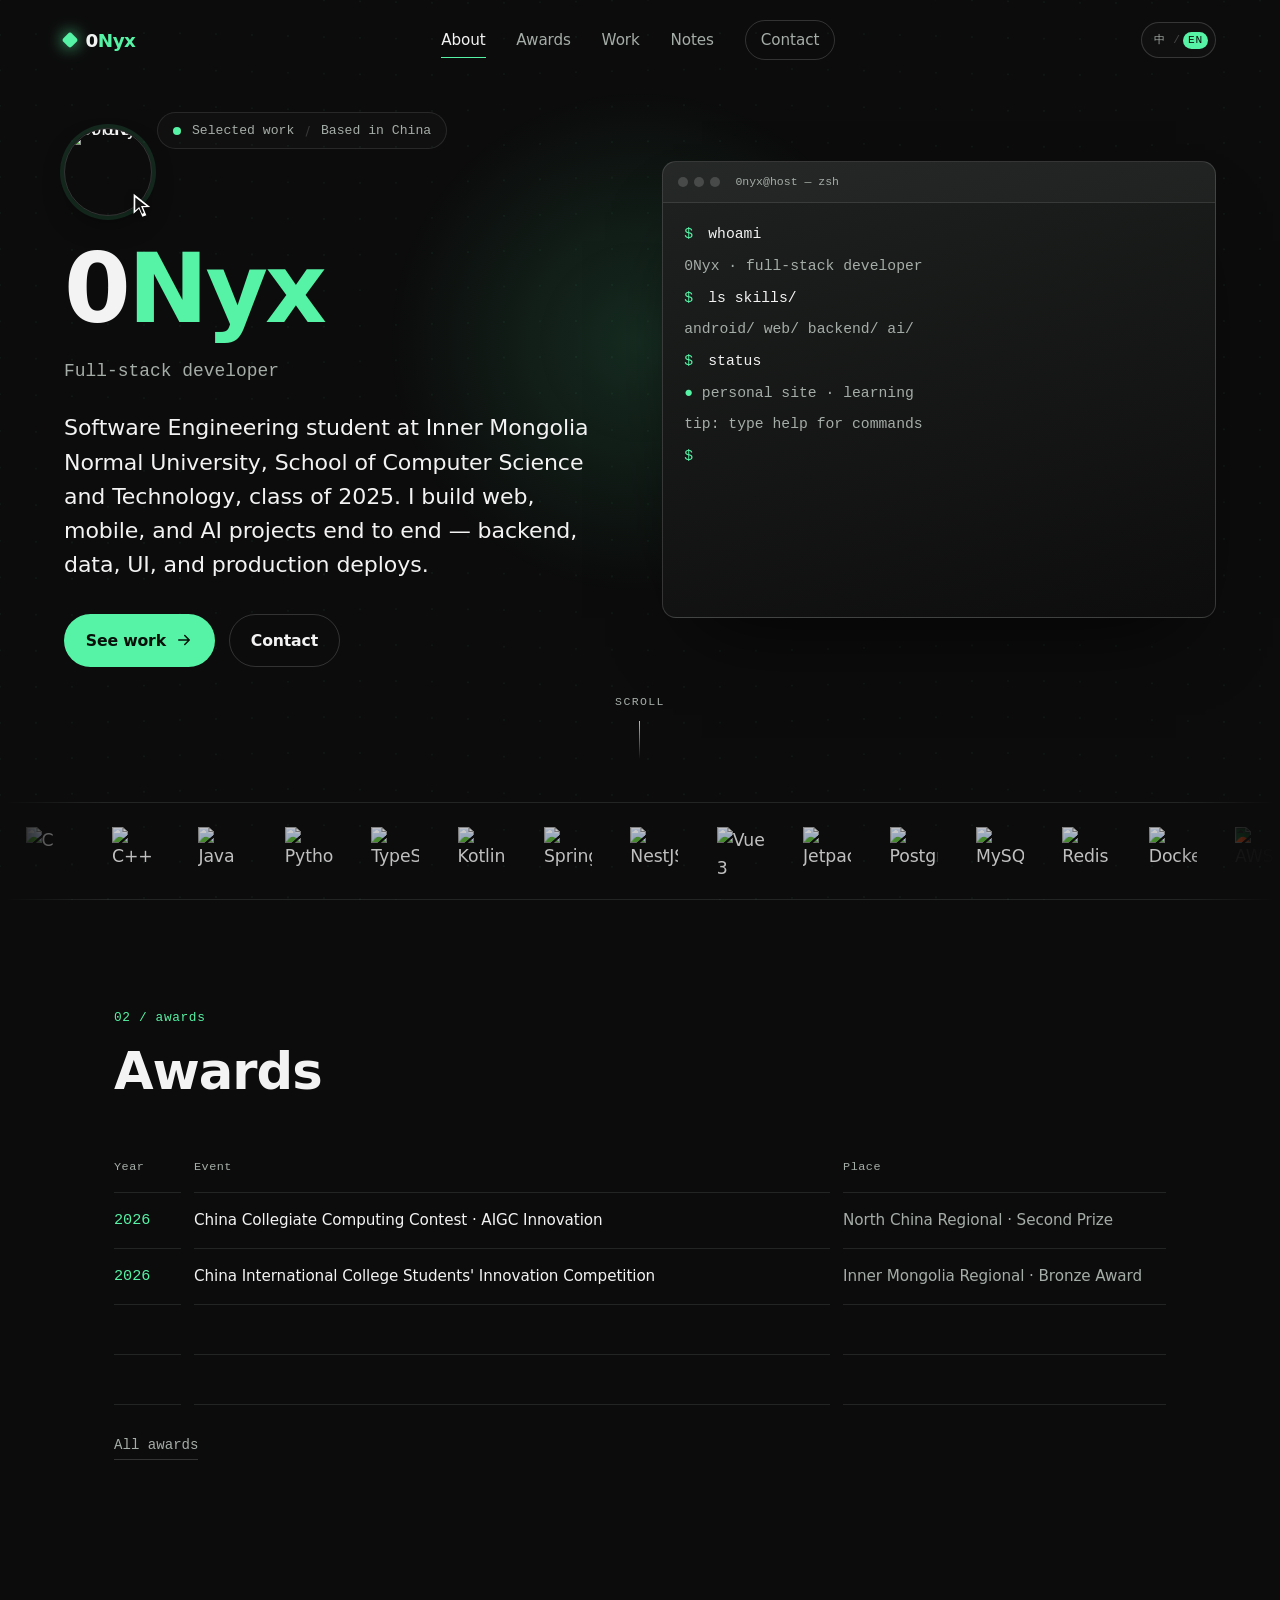
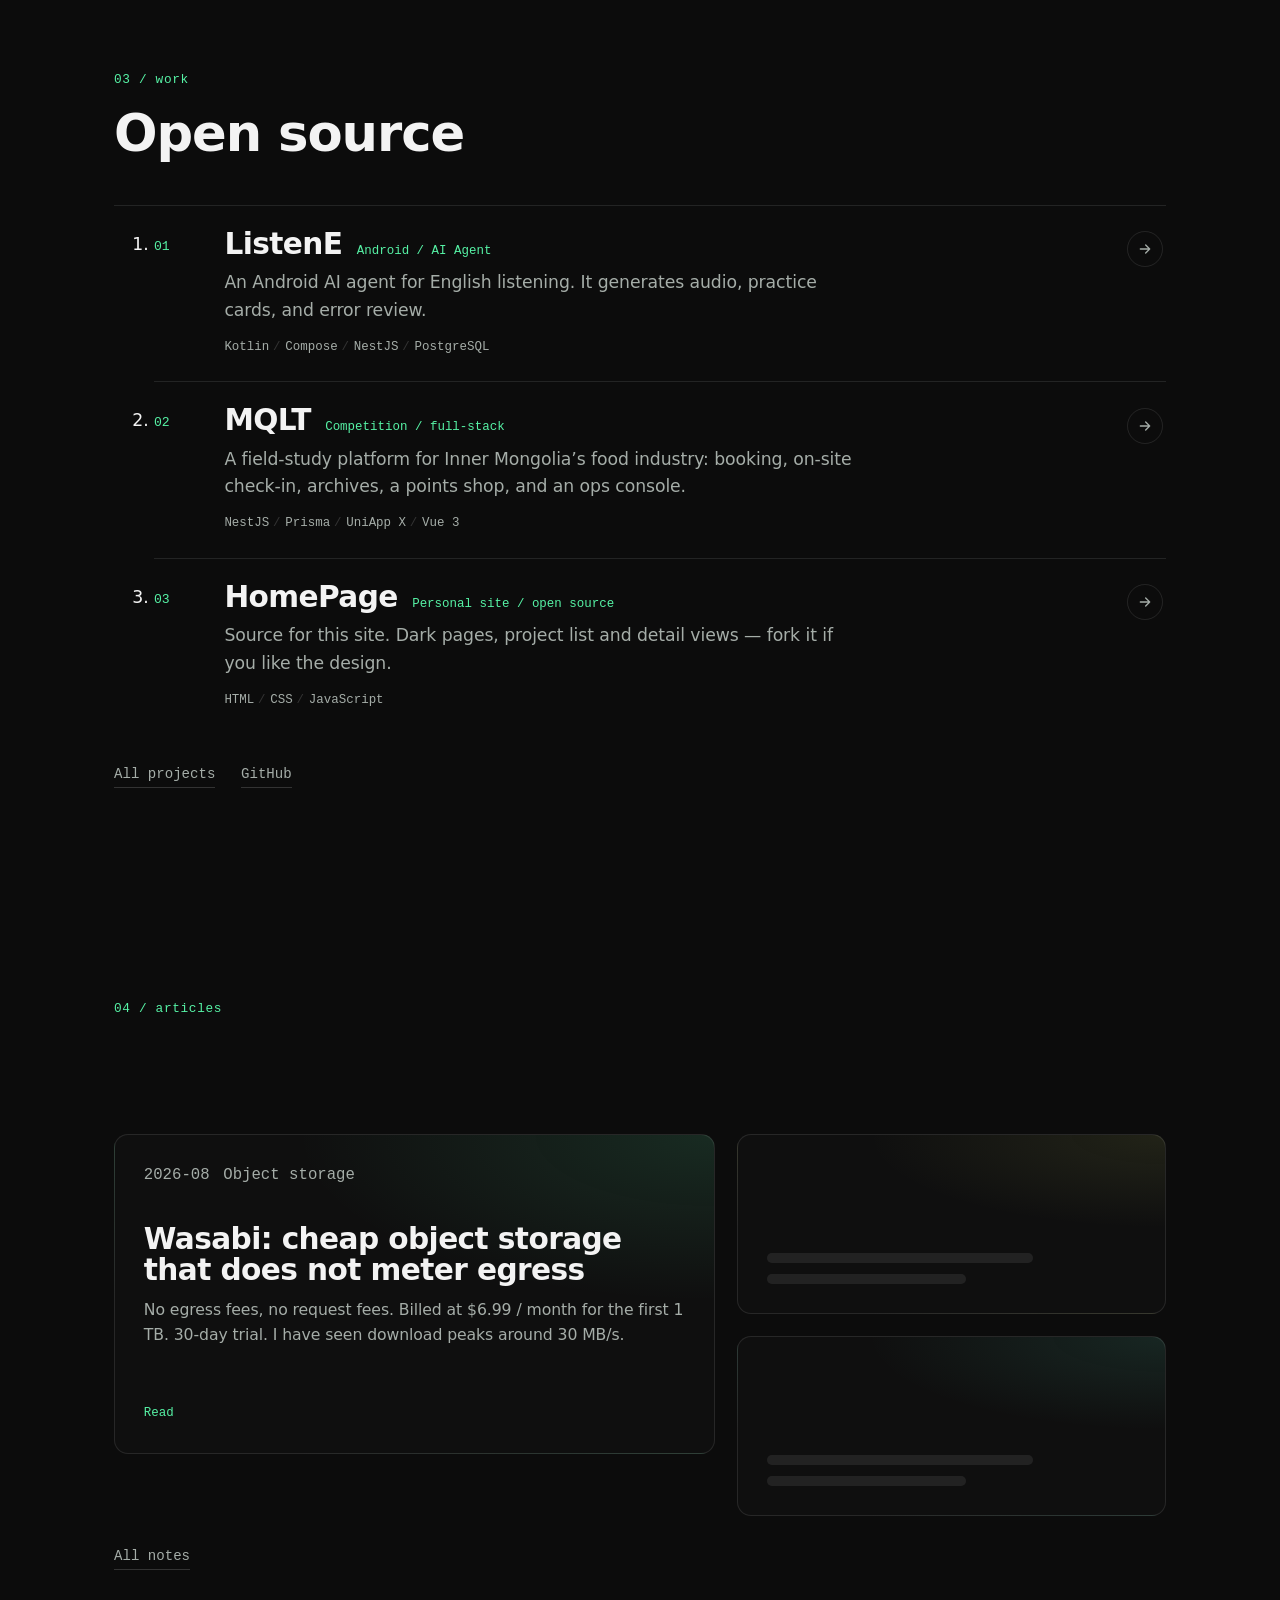
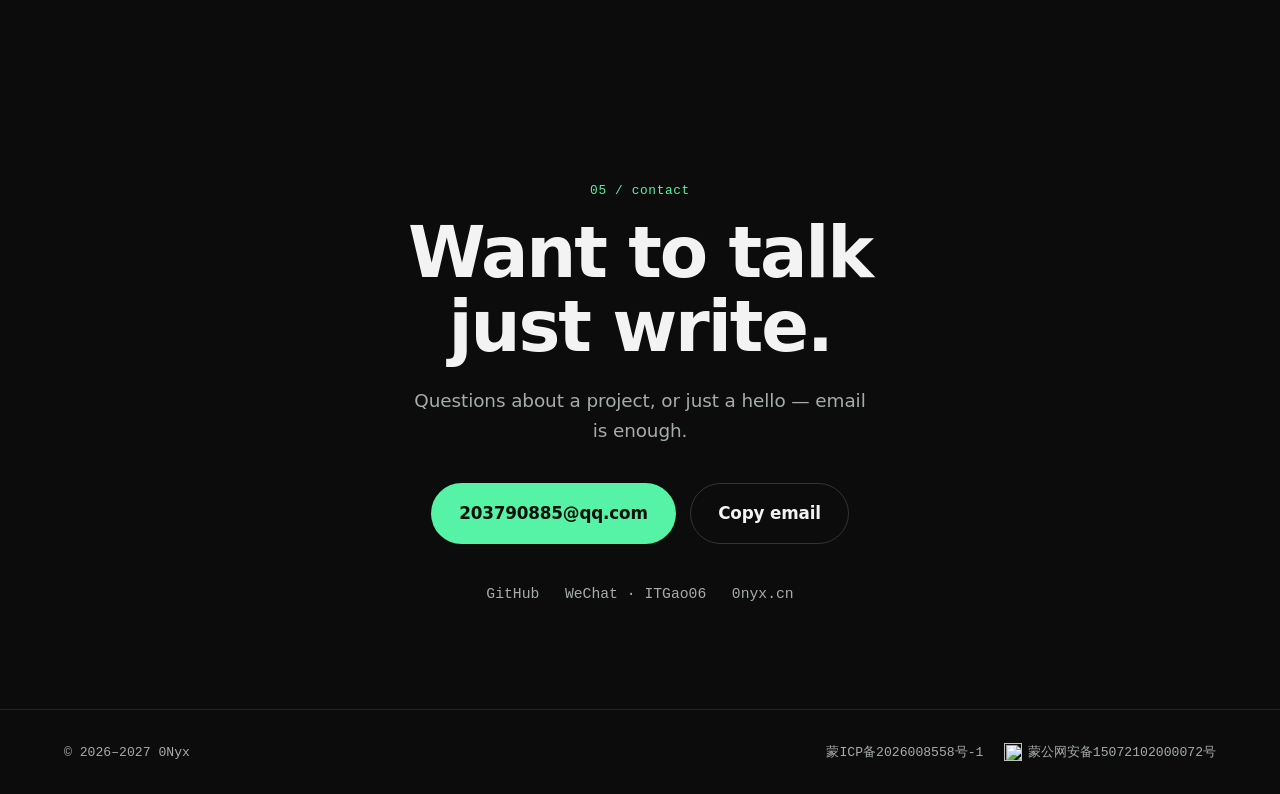
==== commit 9dc58398: "fix: add cache-busting version query to styles.css and script.js" ====
--- a/index.html
+++ b/index.html
@@ -406,6 +406,6 @@
 
     <div class="toast" id="toast" role="status" aria-live="polite"></div>
 
-    <script src="/script.js"></script>
+    <script src="/script.js?v=20261110a"></script>
   </body>
 </html>
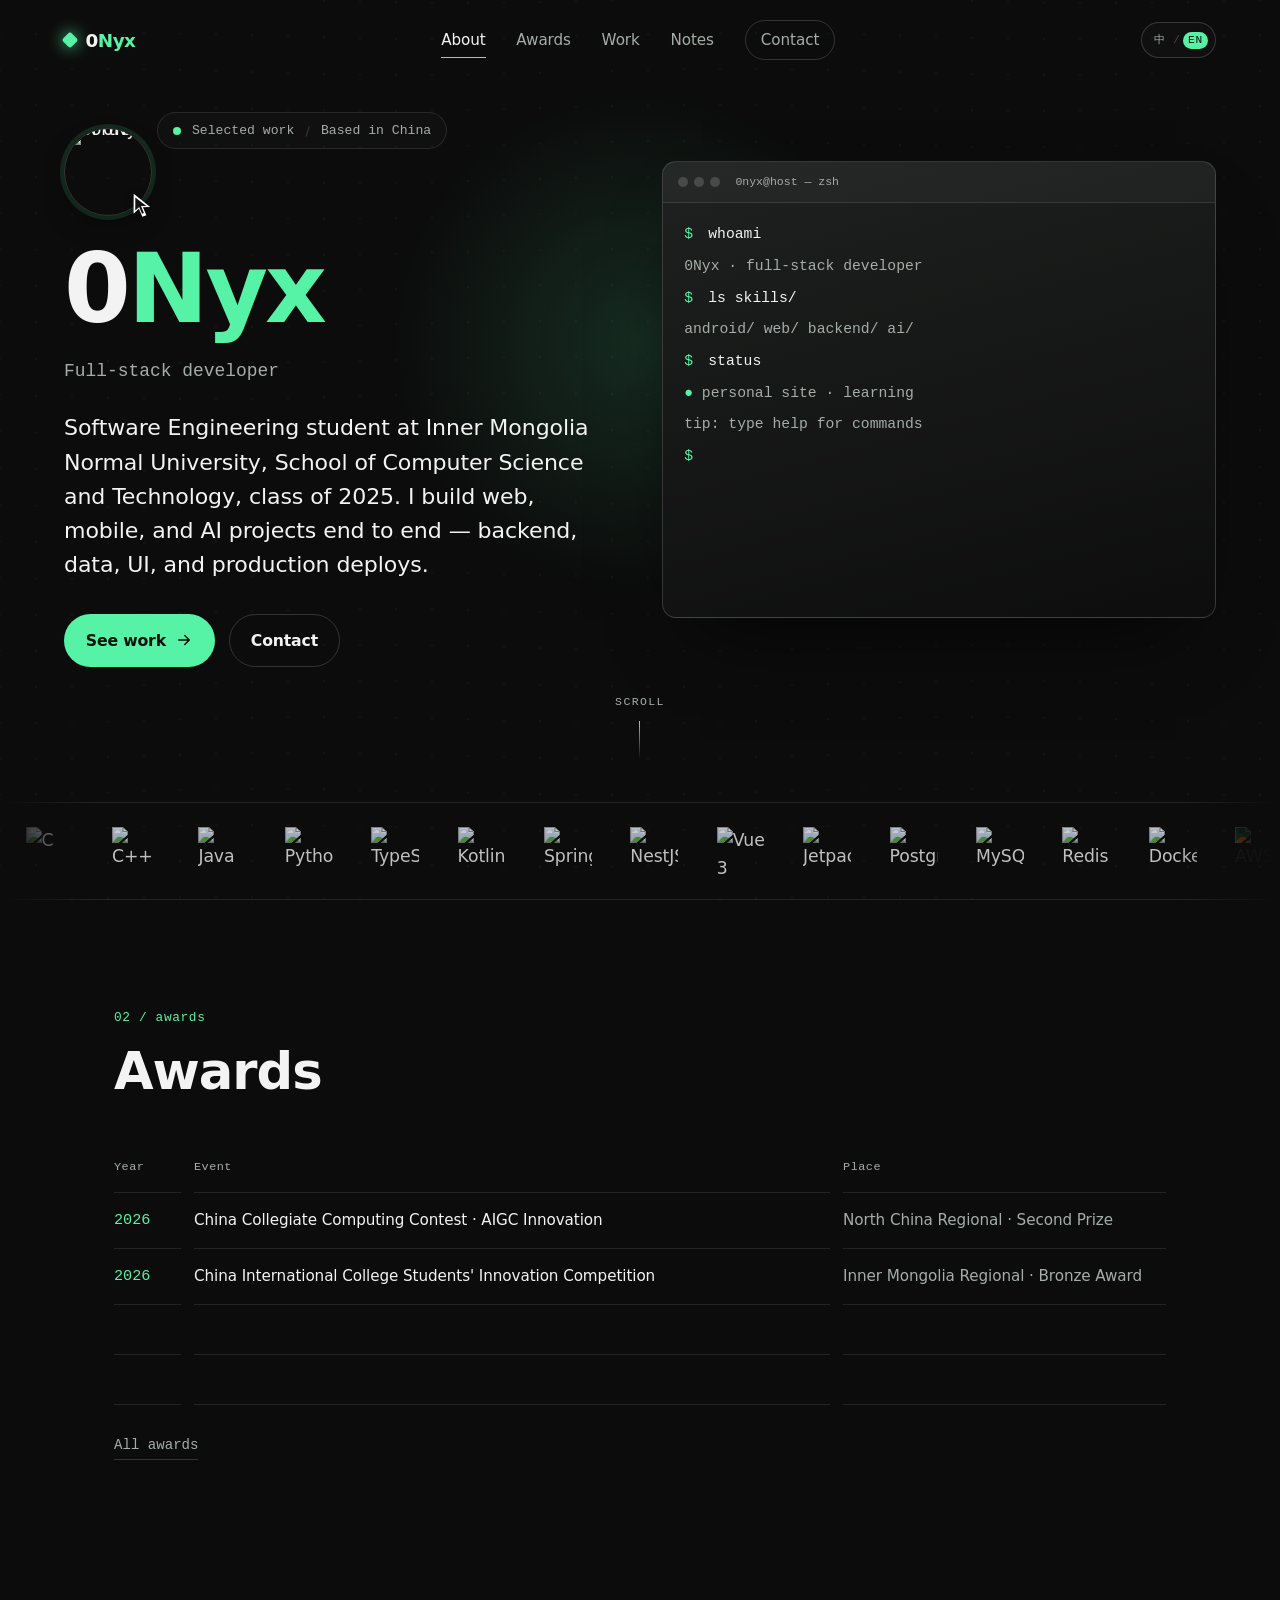
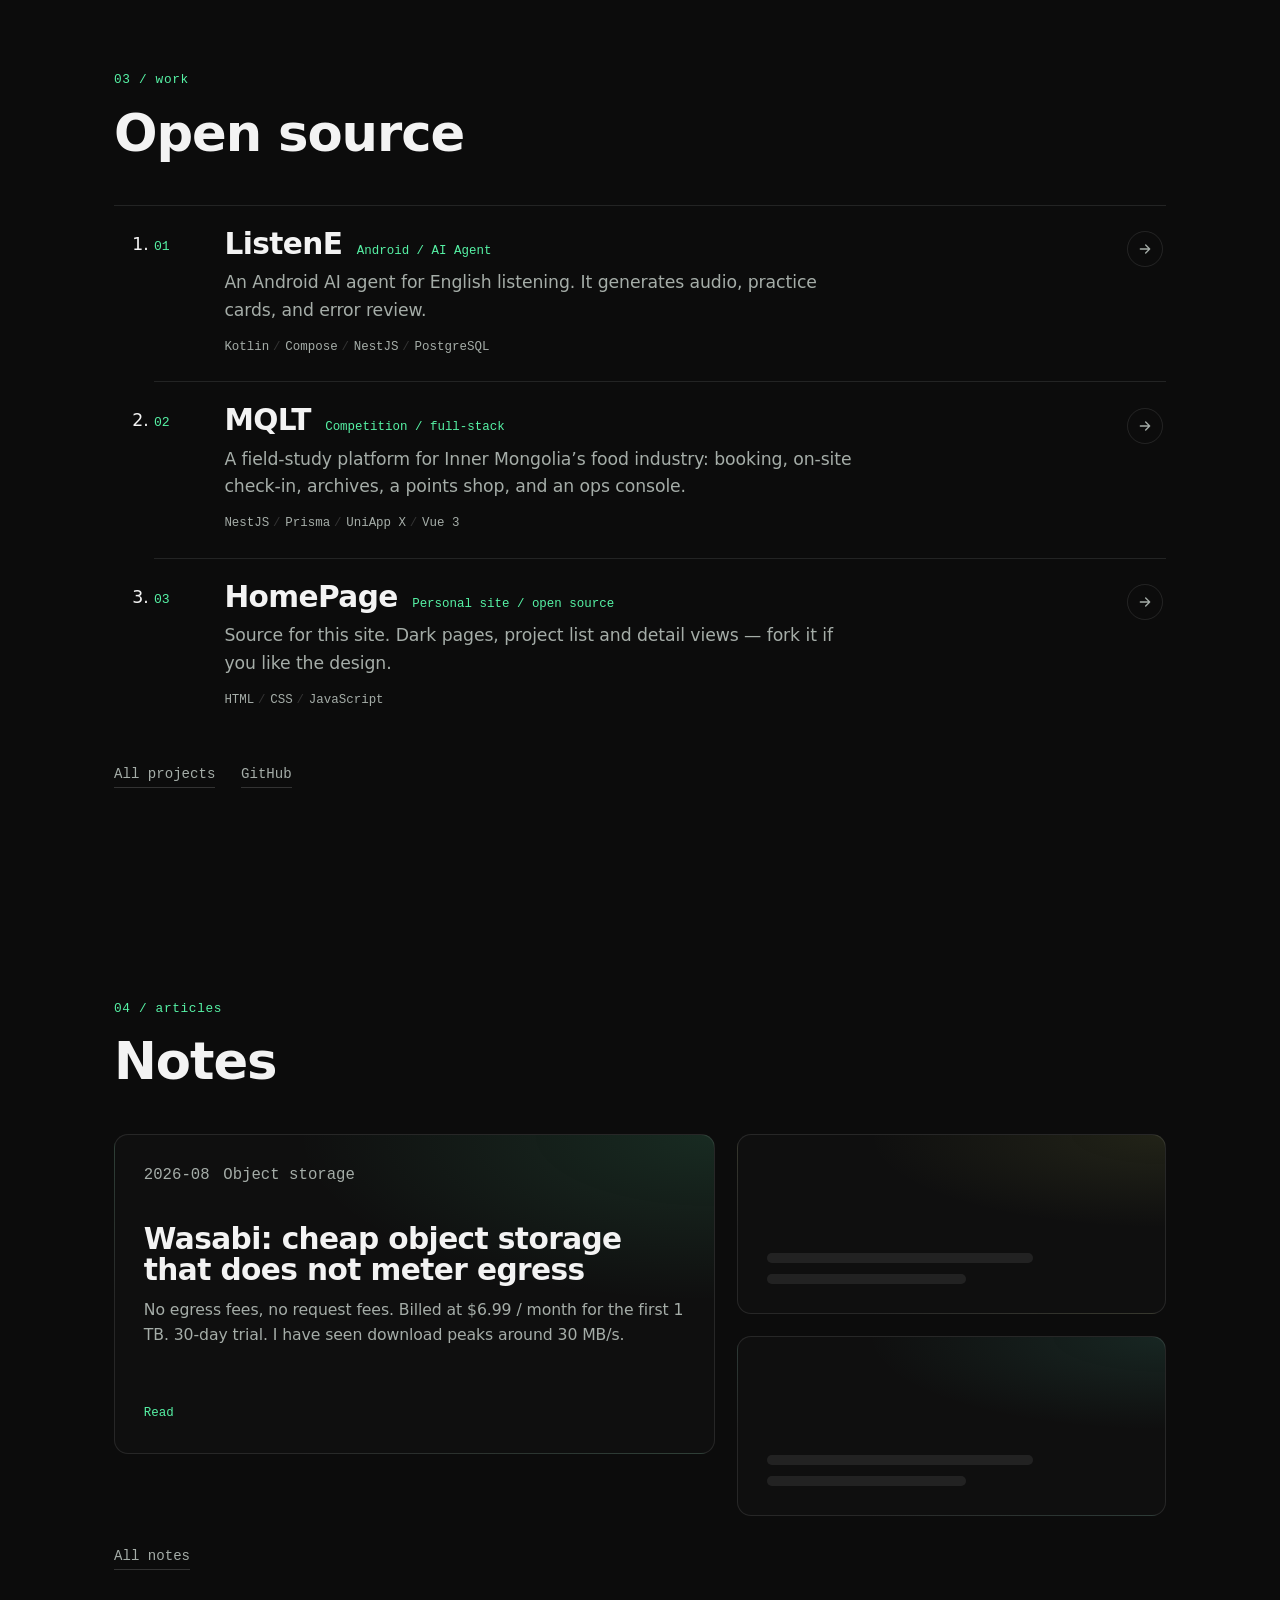
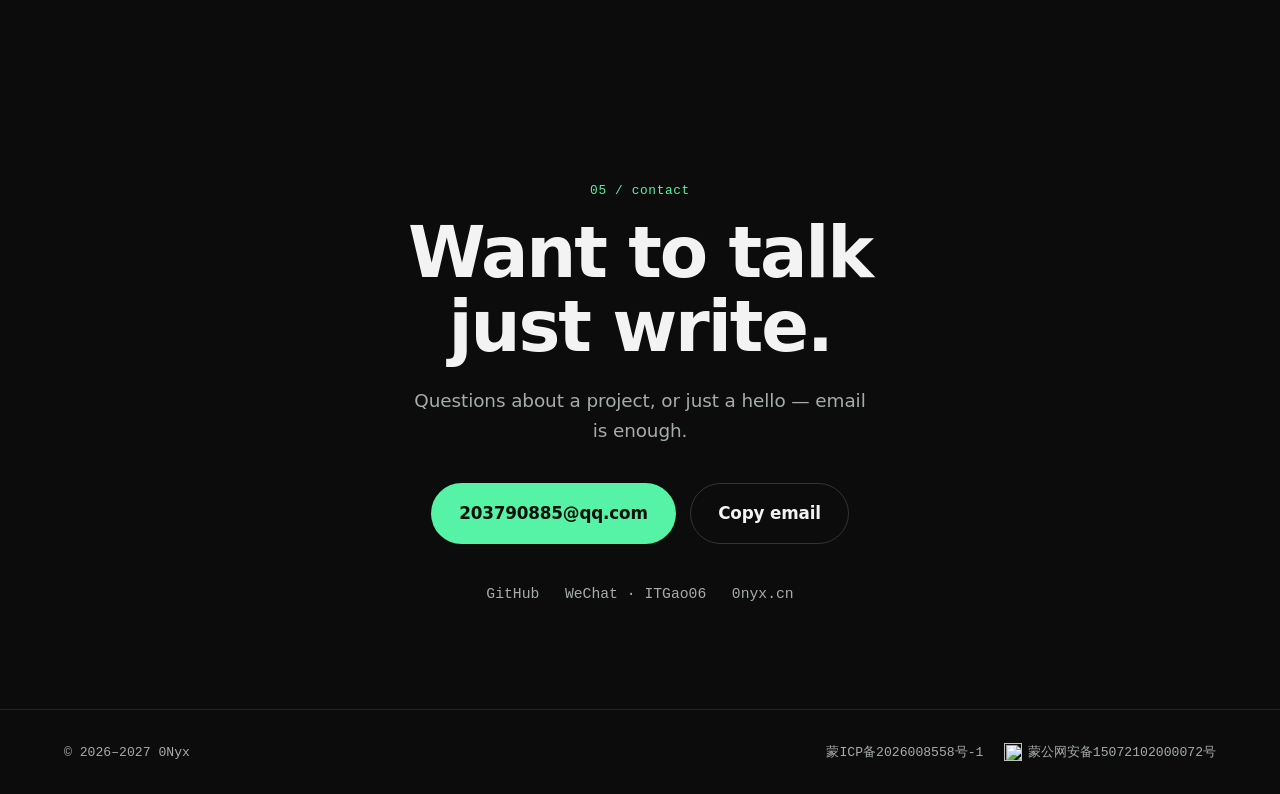
==== commit e1d580c1: "fix: bump styles.css cache version to v=20261110b across all pages" ====
--- a/index.html
+++ b/index.html
@@ -35,7 +35,7 @@
     <link rel="preload" href="/assets/fonts/hanken-grotesk-latin.woff2" as="font" type="font/woff2" crossorigin />
     <link rel="preload" href="/assets/fonts/jetbrains-mono-latin.woff2" as="font" type="font/woff2" crossorigin />
     <link rel="preload" href="/assets/fonts/noto-sans-sc-page.woff2" as="font" type="font/woff2" crossorigin />
-    <link rel="stylesheet" href="/styles.css?v=20261013" />
+    <link rel="stylesheet" href="/styles.css?v=20261110b" />
     <link rel="stylesheet" href="/beian.css?v=20260826a" />
     <script>
       // Mark JS available so reveal animations enhance an already-visible baseline.
@@ -406,6 +406,6 @@
 
     <div class="toast" id="toast" role="status" aria-live="polite"></div>
 
-    <script src="/script.js?v=20261110a"></script>
+    <script src="/script.js?v=20261110b"></script>
   </body>
 </html>
